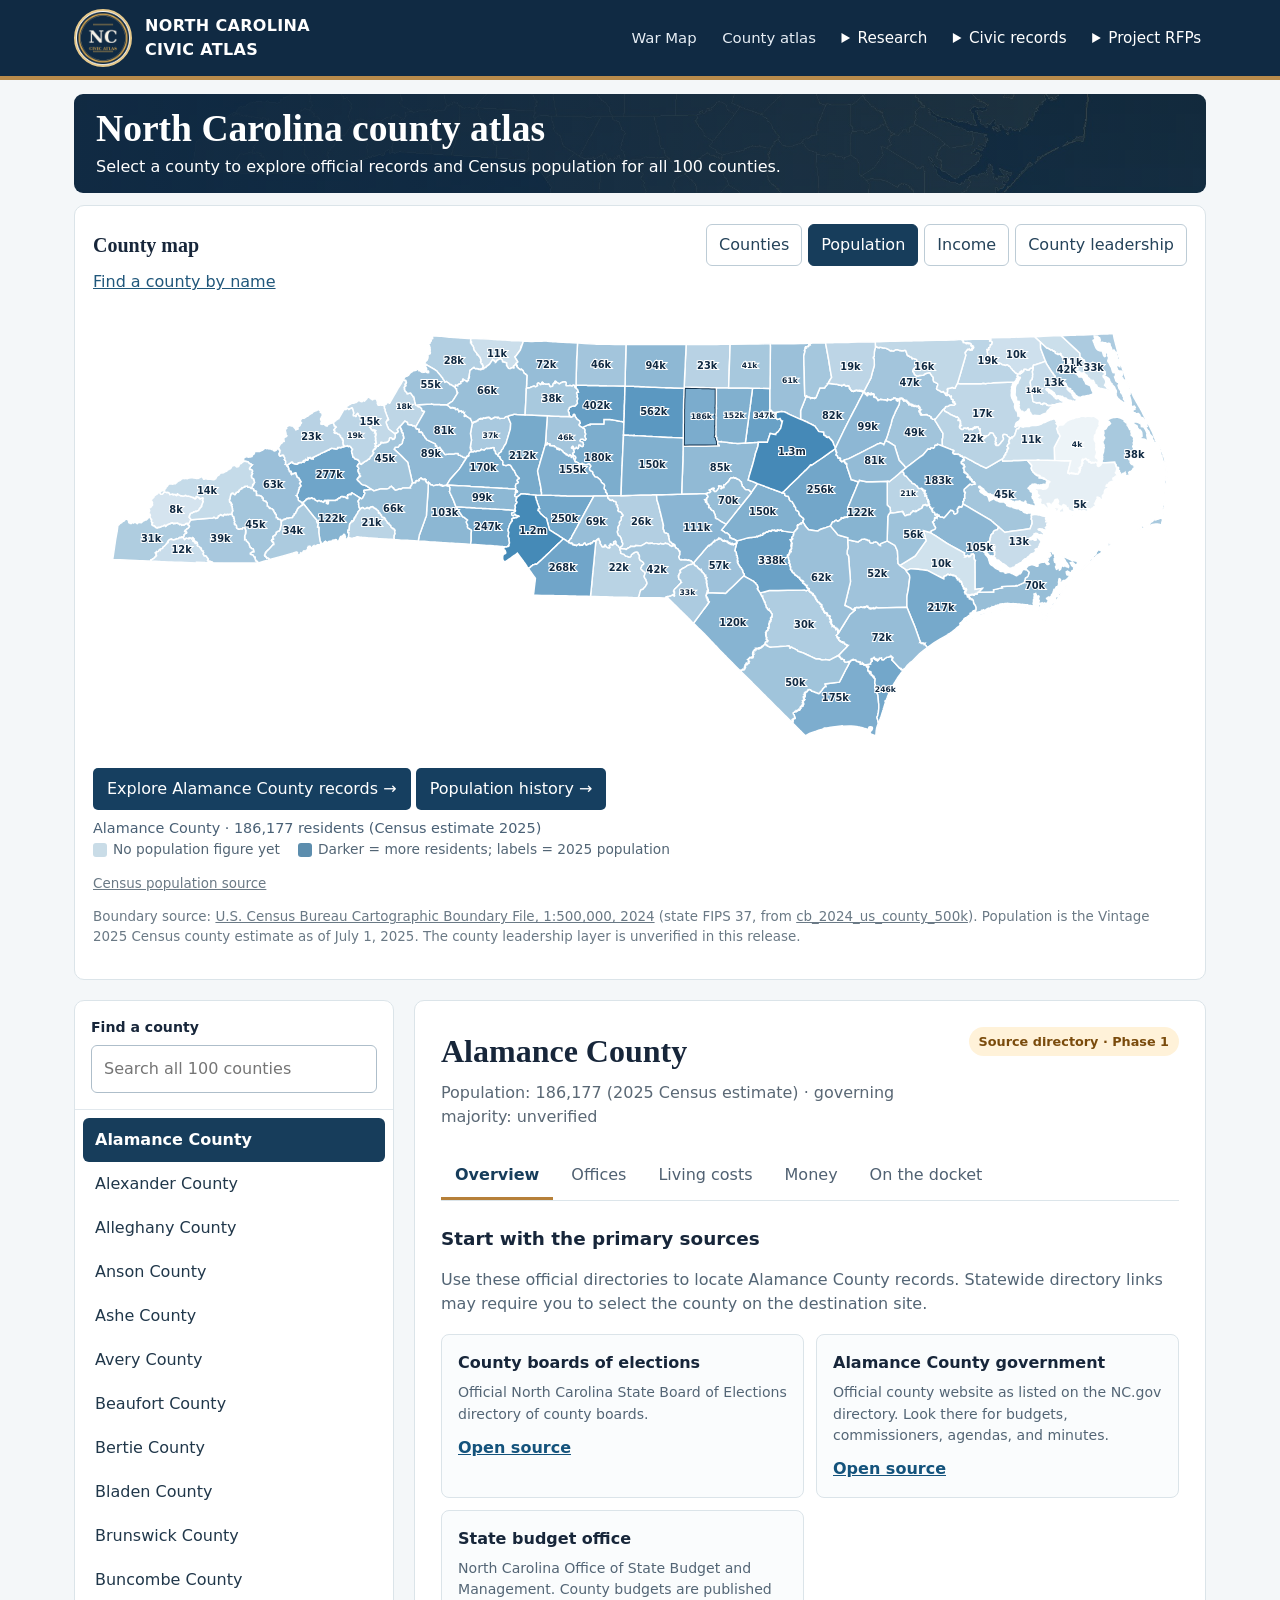
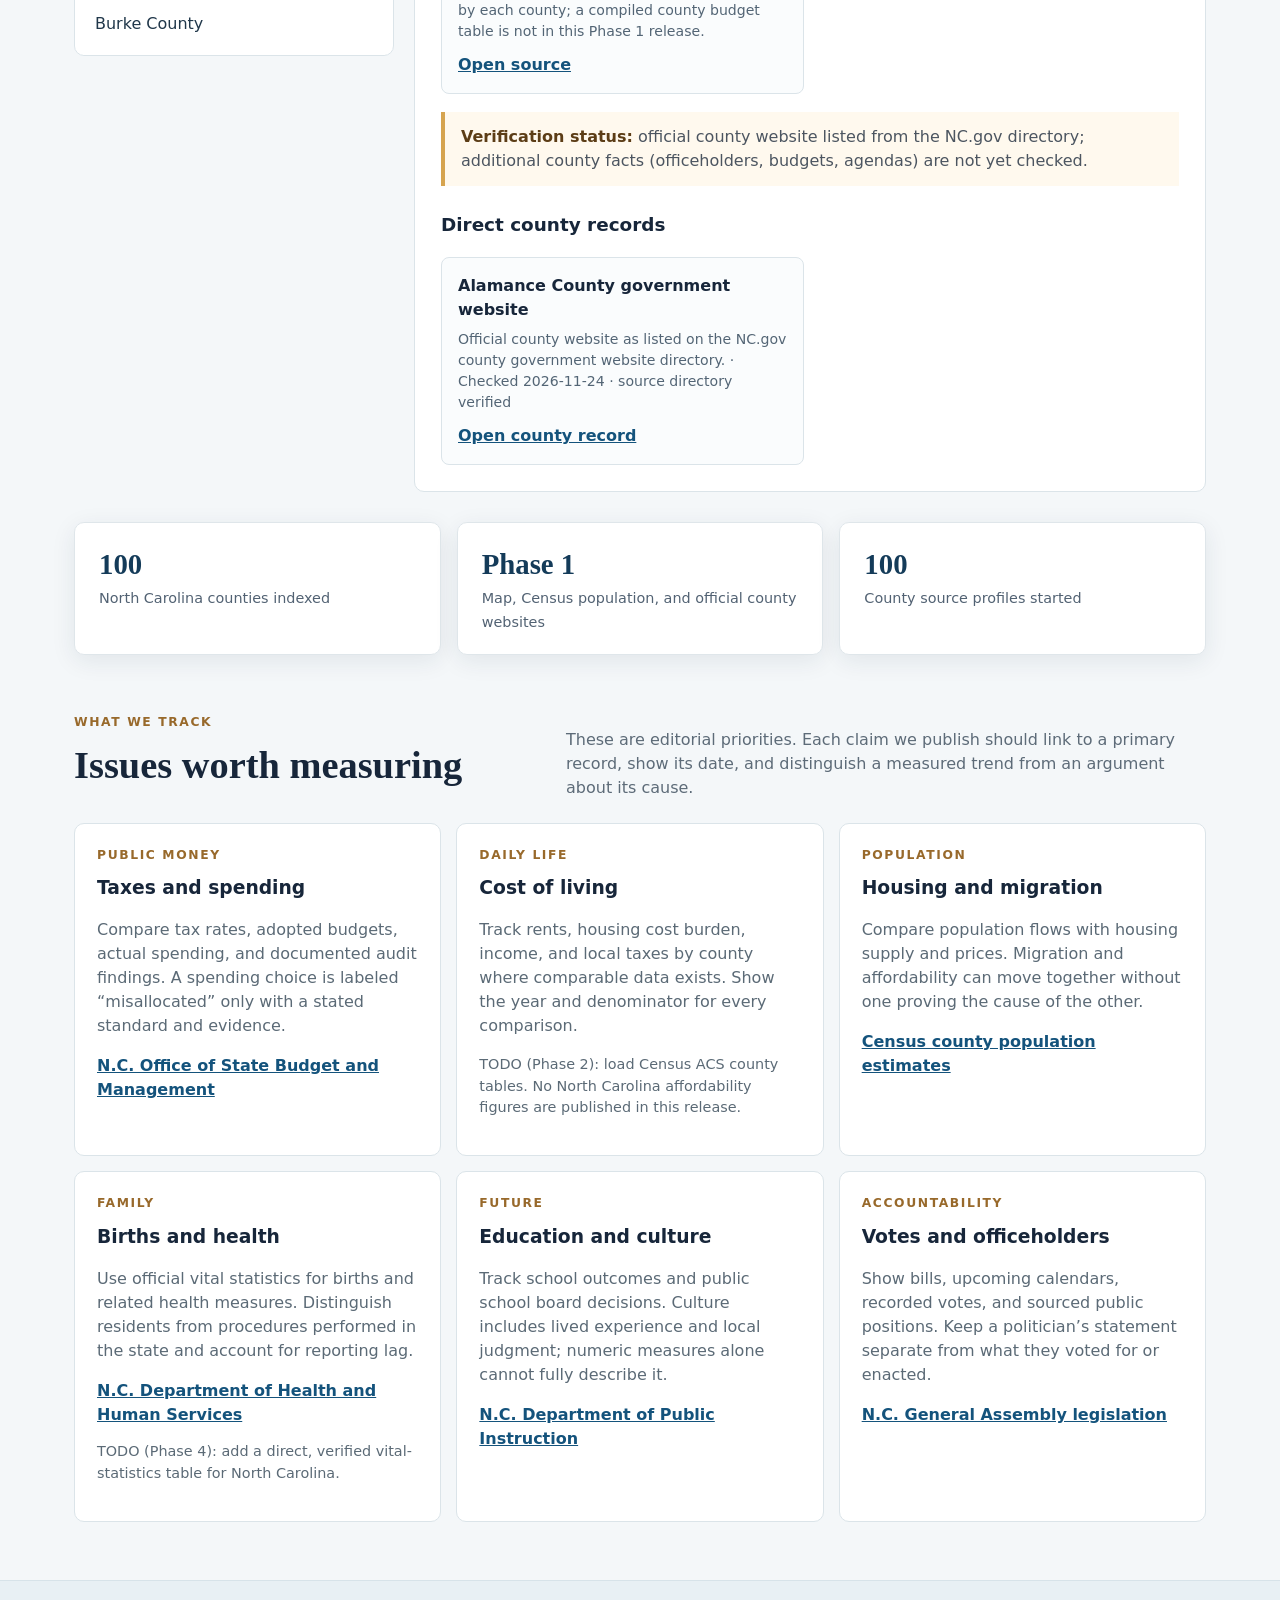
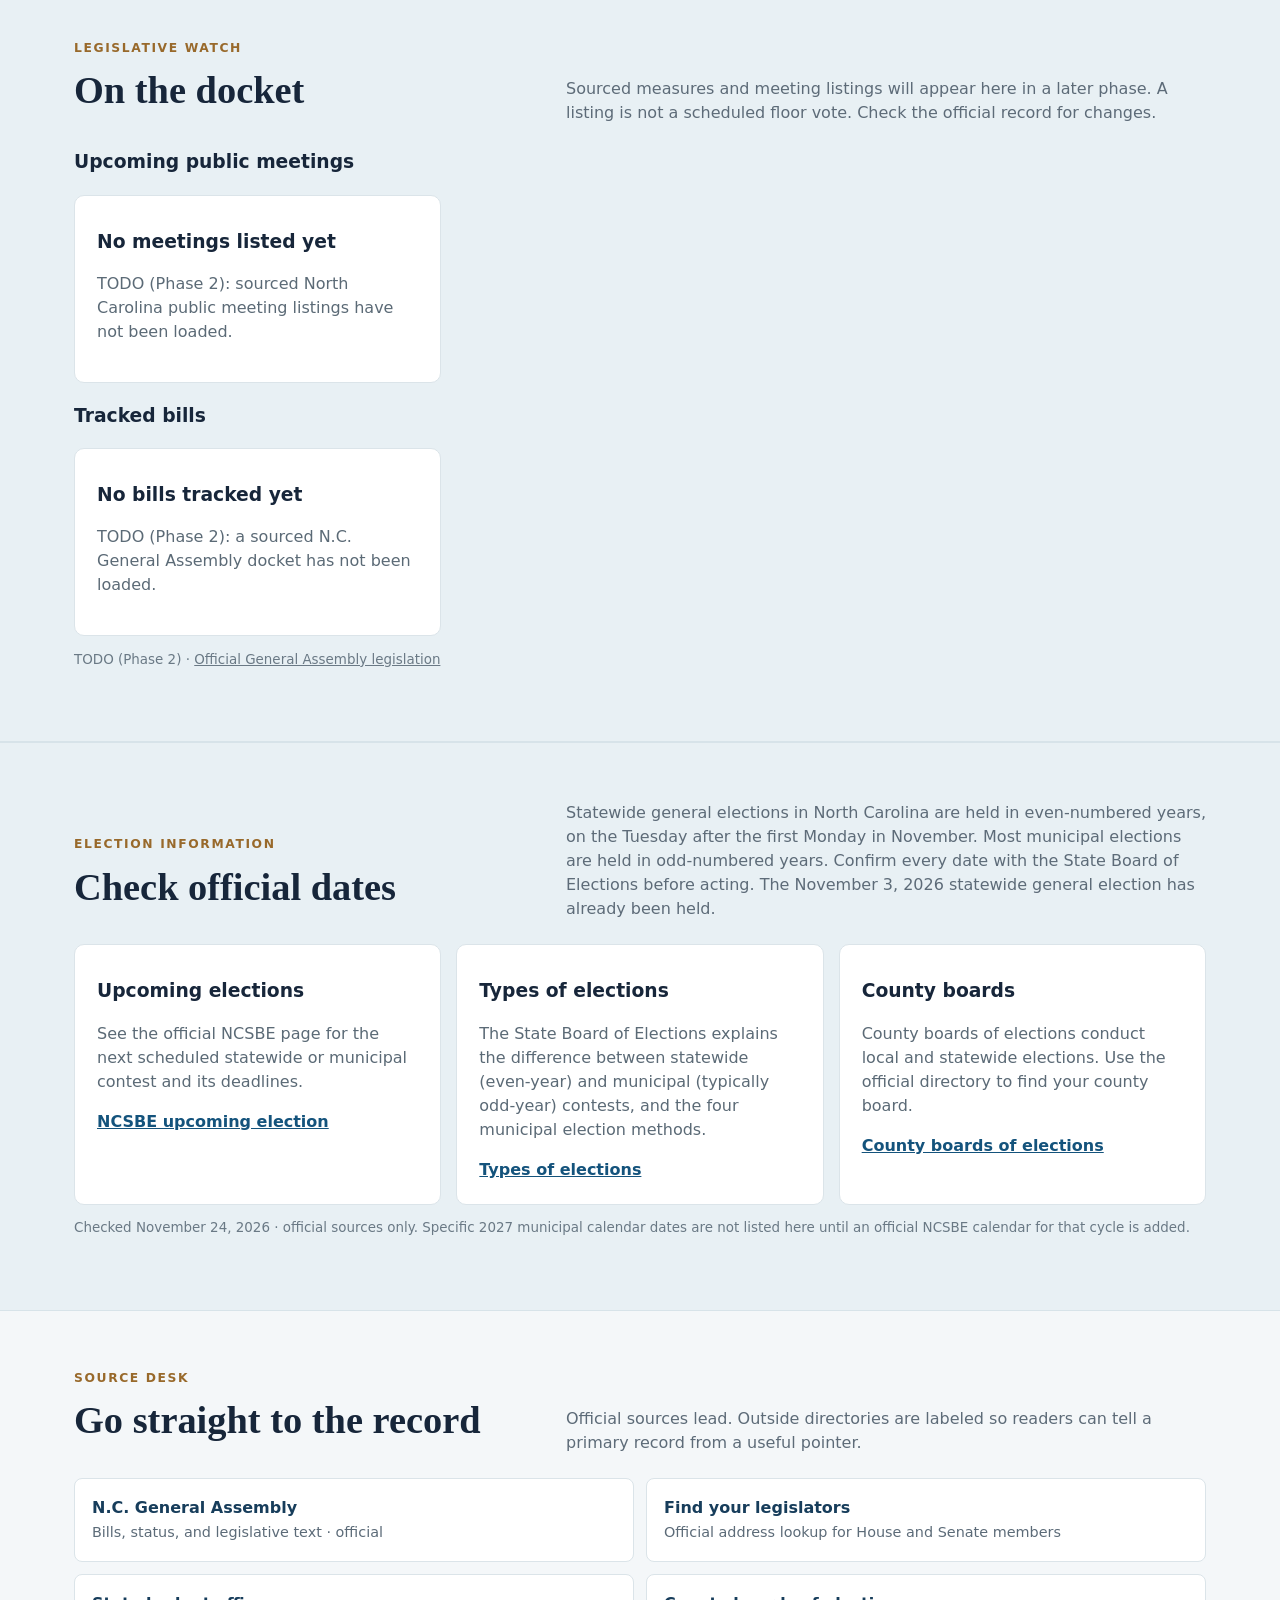
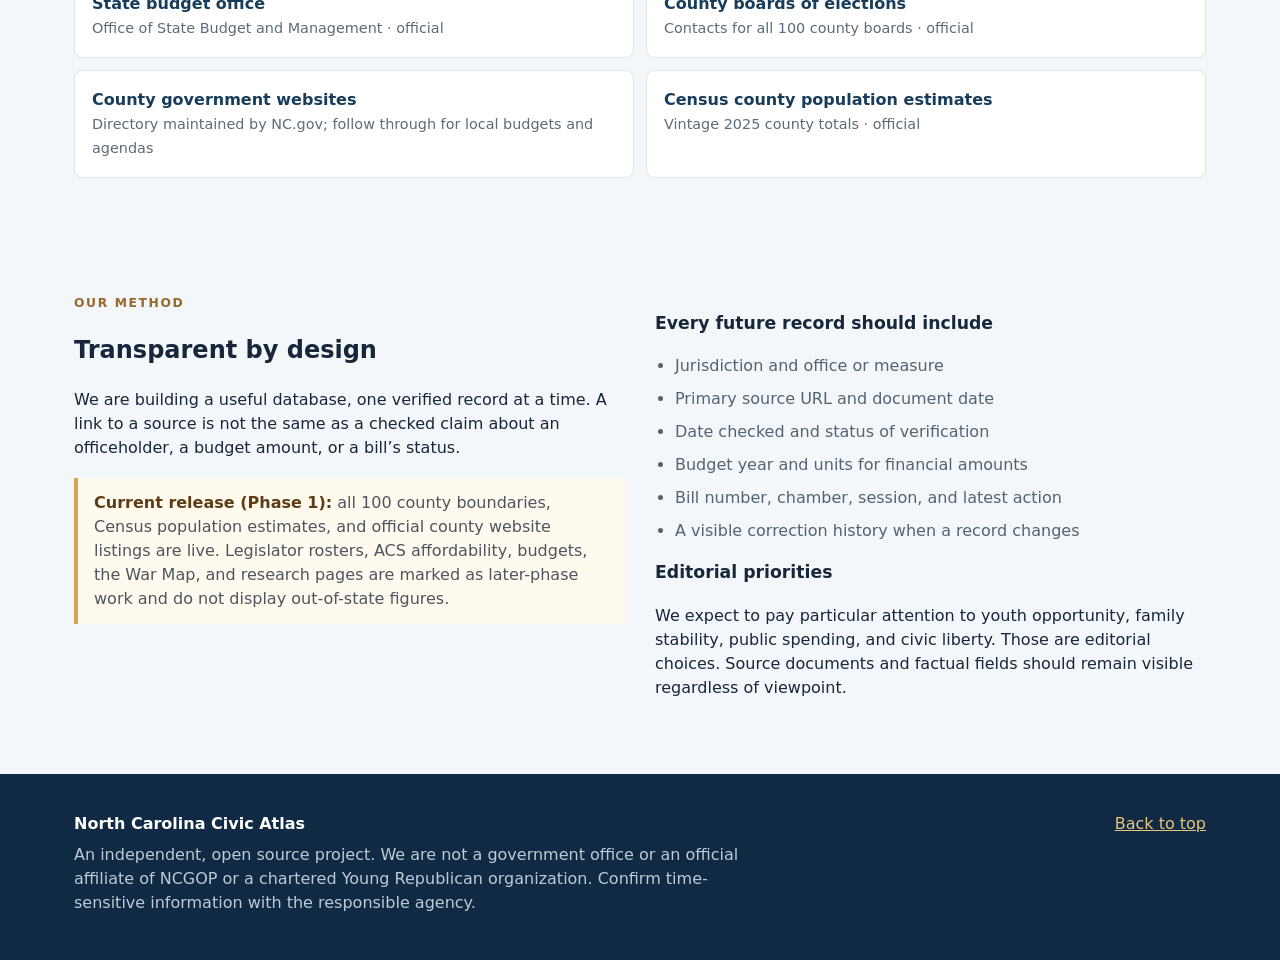
==== index.html @ 20c7d552 "Initial Phase 1 port of the civic atlas to North Carolina. Add a 100-county Census cartographic map," ====
<!doctype html>
<html lang="en">
<head>
  <meta charset="utf-8">
  <meta name="viewport" content="width=device-width, initial-scale=1">
  <meta name="description" content="A county-by-county guide to North Carolina elections, public offices, budgets, and legislation.">
  <title>North Carolina Civic Atlas</title>
  <link rel="icon" type="image/png" href="assets/nc-badge.png">
  <link rel="stylesheet" href="atlas-navigation.css">
  <link rel="stylesheet" href="atlas-app.css">
  <script src="site-config.js"></script>
</head>
<body>
  <a class="skip-link" href="#county-search">Skip to county search</a>
  <header class="top">
    <div class="wrap">
      <a class="brand" href="#top">
        <img class="brand-badge" data-site-badge src="assets/nc-badge.png" alt="">
        <span data-site-brand-label>NORTH CAROLINA<br>CIVIC ATLAS</span>
      </a>
      <nav aria-label="Main navigation" class="site-nav">
        <a href="war_map/">War Map</a>
        <a href="#counties">County atlas</a>
        <details>
          <summary>Research</summary>
          <div>
            <a href="ppc-funding.html">Partnerships funding</a>
            <a href="#issues">Issue priorities</a>
            <a href="public-health.html">Public health</a>
            <a href="demographics.html">County demographics</a>
            <a href="trends.html">State trends</a>
            <a href="history.html">Historical spending</a>
            <a href="governors.html">Spending by governor</a>
            <a href="american-history.html">American history</a>
          </div>
        </details>
        <details>
          <summary>Civic records</summary>
          <div>
            <a href="war_map/">North Carolina War Map</a>
            <a href="#docket">Legislative docket</a>
            <a href="#elections">Election dates</a>
            <a href="#sources">Source directory</a>
            <a href="#method">Research method</a>
          </div>
        </details>
        <details>
          <summary>Project RFPs</summary>
          <div>
            <a href="rfp.html">Daily sourdough at home</a>
            <a href="rfp-battery.html">Household battery buffering</a>
          </div>
        </details>
      </nav>
    </div>
  </header>
  <main id="top">
    <section id="counties">
      <div class="wrap">
        <div class="atlas-banner">
          <h1>North Carolina county atlas</h1>
          <p>Select a county to explore official records and Census population for all 100 counties.</p>
        </div>
        <div class="mapbox">
          <div class="mapbar">
            <h2>County map</h2>
            <div class="mapmodes" role="group" aria-label="Map layer">
              <button type="button" data-mapmode="counties" aria-pressed="false">Counties</button>
              <button type="button" data-mapmode="population" aria-pressed="true">Population</button>
              <button type="button" data-mapmode="income" aria-pressed="false">Income</button>
              <button type="button" data-mapmode="control" aria-pressed="false">County leadership</button>
            </div>
          </div>
          <a href="#county-search" class="map-search-link">Find a county by name</a>
          <div id="nc-map" class="mapcanvas"><p>Loading county boundaries…</p></div>
          <a id="county-drilldown" class="drilldown" href="history.html?county=Alamance#county-spending">Explore Alamance County records →</a>
          <a id="county-history" class="drilldown" href="demographics.html?county=Alamance">Population history →</a>
          <div id="map-status" class="mapstatus">Choose a county on the map or in the list.</div>
          <div id="map-legend" class="maplegend"></div>
          <p id="map-provenance" class="meta"></p>
          <p class="meta">Boundary source: <a href="https://www.census.gov/geographies/mapping-files/time-series/geo/cartographic-boundary.html" target="_blank" rel="noopener noreferrer">U.S. Census Bureau Cartographic Boundary File, 1:500,000, 2024</a> (state FIPS 37, from <a href="https://www2.census.gov/geo/tiger/GENZ2024/shp/cb_2024_us_county_500k.zip" target="_blank" rel="noopener noreferrer">cb_2024_us_county_500k</a>). Population is the Vintage 2025 Census county estimate as of July 1, 2025. The county leadership layer is unverified in this release.</p>
        </div>
        <div class="finder">
          <aside class="sidebar">
            <div class="searchbox">
              <label for="county-search">Find a county</label>
              <input id="county-search" type="search" placeholder="Search all 100 counties" autocomplete="off">
            </div>
            <div id="county-list" class="county-list" role="list"></div>
          </aside>
          <article class="panel" aria-live="polite">
            <div class="county-top">
              <div>
                <h3 id="county-title" tabindex="-1">Alamance County</h3>
                <p id="county-subtitle">North Carolina county profile</p>
              </div>
              <span class="pill">Source directory · Phase 1</span>
            </div>
            <div class="tabs" role="tablist" aria-label="County information">
              <button type="button" role="tab" aria-selected="true" data-tab="overview">Overview</button>
              <button type="button" role="tab" aria-selected="false" data-tab="offices">Offices</button>
              <button type="button" role="tab" aria-selected="false" data-tab="living">Living costs</button>
              <button type="button" role="tab" aria-selected="false" data-tab="money">Money</button>
              <button type="button" role="tab" aria-selected="false" data-tab="docket">On the docket</button>
            </div>
            <div id="county-detail" class="tabpanel" role="tabpanel"></div>
          </article>
        </div>
      </div>
    </section>

    <div class="wrap stats" aria-label="Project status">
      <div class="stat"><strong>100</strong><span>North Carolina counties indexed</span></div>
      <div class="stat"><strong>Phase 1</strong><span>Map, Census population, and official county websites</span></div>
      <div class="stat"><strong id="source-county-count">100</strong><span>County source profiles started</span></div>
    </div>

    <section id="issues">
      <div class="wrap">
        <div class="section-head">
          <div>
            <div class="kicker">What we track</div>
            <h2>Issues worth measuring</h2>
          </div>
          <p>These are editorial priorities. Each claim we publish should link to a primary record, show its date, and distinguish a measured trend from an argument about its cause.</p>
        </div>
        <div class="three">
          <div class="card">
            <div class="kicker">Public money</div>
            <h3>Taxes and spending</h3>
            <p>Compare tax rates, adopted budgets, actual spending, and documented audit findings. A spending choice is labeled “misallocated” only with a stated standard and evidence.</p>
            <a href="https://www.osbm.nc.gov/budget" target="_blank" rel="noopener noreferrer">N.C. Office of State Budget and Management</a>
          </div>
          <div class="card">
            <div class="kicker">Daily life</div>
            <h3>Cost of living</h3>
            <p>Track rents, housing cost burden, income, and local taxes by county where comparable data exists. Show the year and denominator for every comparison.</p>
            <p class="phase-note">TODO (Phase 2): load Census ACS county tables. No North Carolina affordability figures are published in this release.</p>
          </div>
          <div class="card">
            <div class="kicker">Population</div>
            <h3>Housing and migration</h3>
            <p>Compare population flows with housing supply and prices. Migration and affordability can move together without one proving the cause of the other.</p>
            <a href="https://www.census.gov/data/datasets/time-series/demo/popest/2020s-counties-total.html" target="_blank" rel="noopener noreferrer">Census county population estimates</a>
          </div>
          <div class="card">
            <div class="kicker">Family</div>
            <h3>Births and health</h3>
            <p>Use official vital statistics for births and related health measures. Distinguish residents from procedures performed in the state and account for reporting lag.</p>
            <a href="https://www.ncdhhs.gov/" target="_blank" rel="noopener noreferrer">N.C. Department of Health and Human Services</a>
            <p class="phase-note">TODO (Phase 4): add a direct, verified vital-statistics table for North Carolina.</p>
          </div>
          <div class="card">
            <div class="kicker">Future</div>
            <h3>Education and culture</h3>
            <p>Track school outcomes and public school board decisions. Culture includes lived experience and local judgment; numeric measures alone cannot fully describe it.</p>
            <a href="https://www.dpi.nc.gov/" target="_blank" rel="noopener noreferrer">N.C. Department of Public Instruction</a>
          </div>
          <div class="card">
            <div class="kicker">Accountability</div>
            <h3>Votes and officeholders</h3>
            <p>Show bills, upcoming calendars, recorded votes, and sourced public positions. Keep a politician’s statement separate from what they voted for or enacted.</p>
            <a href="https://www.ncleg.gov/Legislation" target="_blank" rel="noopener noreferrer">N.C. General Assembly legislation</a>
          </div>
        </div>
      </div>
    </section>

    <section class="band" id="docket">
      <div class="wrap">
        <div class="section-head">
          <div>
            <div class="kicker">Legislative watch</div>
            <h2>On the docket</h2>
          </div>
          <p>Sourced measures and meeting listings will appear here in a later phase. A listing is not a scheduled floor vote. Check the official record for changes.</p>
        </div>
        <h3>Upcoming public meetings</h3>
        <div class="three" id="meeting-list"><div class="card"><h3>Loading meetings…</h3></div></div>
        <h3>Tracked bills</h3>
        <div class="three" id="docket-list"><div class="card"><h3>Loading checked measures…</h3></div></div>
        <p class="meta" id="docket-asof">TODO (Phase 2) · <a href="https://www.ncleg.gov/Legislation" target="_blank" rel="noopener noreferrer">Official General Assembly legislation</a></p>
      </div>
    </section>

    <section class="band" id="elections">
      <div class="wrap">
        <div class="section-head">
          <div>
            <div class="kicker">Election information</div>
            <h2>Check official dates</h2>
          </div>
          <p>Statewide general elections in North Carolina are held in even-numbered years, on the Tuesday after the first Monday in November. Most municipal elections are held in odd-numbered years. Confirm every date with the State Board of Elections before acting. The November 3, 2026 statewide general election has already been held.</p>
        </div>
        <div class="three">
          <div class="card">
            <h3>Upcoming elections</h3>
            <p>See the official NCSBE page for the next scheduled statewide or municipal contest and its deadlines.</p>
            <a href="https://www.ncsbe.gov/voting/upcoming-election" target="_blank" rel="noopener noreferrer">NCSBE upcoming election</a>
          </div>
          <div class="card">
            <h3>Types of elections</h3>
            <p>The State Board of Elections explains the difference between statewide (even-year) and municipal (typically odd-year) contests, and the four municipal election methods.</p>
            <a href="https://www.ncsbe.gov/about-elections/types-elections" target="_blank" rel="noopener noreferrer">Types of elections</a>
          </div>
          <div class="card">
            <h3>County boards</h3>
            <p>County boards of elections conduct local and statewide elections. Use the official directory to find your county board.</p>
            <a href="https://www.ncsbe.gov/about-elections/county-boards-elections" target="_blank" rel="noopener noreferrer">County boards of elections</a>
          </div>
        </div>
        <p class="meta">Checked November 24, 2026 · official sources only. Specific 2027 municipal calendar dates are not listed here until an official NCSBE calendar for that cycle is added.</p>
      </div>
    </section>

    <section id="sources">
      <div class="wrap">
        <div class="section-head">
          <div>
            <div class="kicker">Source desk</div>
            <h2>Go straight to the record</h2>
          </div>
          <p>Official sources lead. Outside directories are labeled so readers can tell a primary record from a useful pointer.</p>
        </div>
        <div class="link-list">
          <a href="https://www.ncleg.gov/Legislation" target="_blank" rel="noopener noreferrer"><strong>N.C. General Assembly</strong><span>Bills, status, and legislative text · official</span></a>
          <a href="https://www.ncleg.gov/FindYourLegislators" target="_blank" rel="noopener noreferrer"><strong>Find your legislators</strong><span>Official address lookup for House and Senate members</span></a>
          <a href="https://www.osbm.nc.gov/budget" target="_blank" rel="noopener noreferrer"><strong>State budget office</strong><span>Office of State Budget and Management · official</span></a>
          <a href="https://www.ncsbe.gov/about-elections/county-boards-elections" target="_blank" rel="noopener noreferrer"><strong>County boards of elections</strong><span>Contacts for all 100 county boards · official</span></a>
          <a href="https://www.nc.gov/your-government/county-government-websites" target="_blank" rel="noopener noreferrer"><strong>County government websites</strong><span>Directory maintained by NC.gov; follow through for local budgets and agendas</span></a>
          <a href="https://www.census.gov/data/datasets/time-series/demo/popest/2020s-counties-total.html" target="_blank" rel="noopener noreferrer"><strong>Census county population estimates</strong><span>Vintage 2025 county totals · official</span></a>
        </div>
      </div>
    </section>

    <section id="method">
      <div class="wrap method">
        <div>
          <div class="kicker">Our method</div>
          <h2>Transparent by design</h2>
          <p>We are building a useful database, one verified record at a time. A link to a source is not the same as a checked claim about an officeholder, a budget amount, or a bill’s status.</p>
          <div class="note"><strong>Current release (Phase 1):</strong> all 100 county boundaries, Census population estimates, and official county website listings are live. Legislator rosters, ACS affordability, budgets, the War Map, and research pages are marked as later-phase work and do not display out-of-state figures.</div>
        </div>
        <div>
          <h3>Every future record should include</h3>
          <ul>
            <li>Jurisdiction and office or measure</li>
            <li>Primary source URL and document date</li>
            <li>Date checked and status of verification</li>
            <li>Budget year and units for financial amounts</li>
            <li>Bill number, chamber, session, and latest action</li>
            <li>A visible correction history when a record changes</li>
          </ul>
          <h3>Editorial priorities</h3>
          <p>We expect to pay particular attention to youth opportunity, family stability, public spending, and civic liberty. Those are editorial choices. Source documents and factual fields should remain visible regardless of viewpoint.</p>
        </div>
      </div>
    </section>
  </main>
  <footer class="footer">
    <div class="wrap">
      <div>
        <strong data-site-name>North Carolina Civic Atlas</strong>
        <p data-site-disclaimer>An independent, open source project. We are not a government office or an official affiliate of NCGOP or a chartered Young Republican organization. Confirm time-sensitive information with the responsible agency.</p>
      </div>
      <div><a href="#top">Back to top</a></div>
    </div>
  </footer>
  <script src="site-chrome.js"></script>
  <script src="county-index.js"></script>
  <script src="index-app.js"></script>
</body>
</html>
---- atlas-navigation.css ----
.atlas-explore {
  margin: 2.5rem auto 0;
  padding: 1.25rem clamp(1rem, 4vw, 3rem);
  max-width: 70rem;
  border-top: 2px solid #aa824b;
  color: #17334a;
  background: #eef2f3;
  font: 1rem/1.5 system-ui, sans-serif;
}
.atlas-explore h2 {font: bold 1.4rem/1.25 Georgia, serif; margin: 0 0 .75rem}
.atlas-explore ul {display: flex; flex-wrap: wrap; gap: .25rem 1.5rem; margin: 0; padding: 0; list-style: none}
.atlas-explore li {margin: 0}
.atlas-explore a {display: inline-block; color: #174e6b; padding: .4rem 0; text-underline-offset: .15em}
.atlas-explore a:focus-visible {outline: 3px solid #9e640e; outline-offset: 2px}
@media print {.atlas-explore {display: none}}
.skip-link{position:absolute;left:1rem;top:-8rem;z-index:9;background:#fff;color:#173950;padding:.65rem;font:1rem system-ui,sans-serif}.skip-link:focus{top:.5rem}
---- atlas-app.css ----
:root{font-family:Inter,ui-sans-serif,system-ui,-apple-system,Segoe UI,sans-serif;color:#17263a;background:#f4f7f9;font-size:16px;line-height:1.5}
    *{box-sizing:border-box}html{scroll-behavior:smooth}body{margin:0}a{color:inherit}button,input{font:inherit}button{cursor:pointer}a:focus-visible,button:focus-visible,input:focus-visible{outline:3px solid #d99a2b;outline-offset:3px}
    .wrap{max-width:1180px;margin:auto;padding:0 24px}.top{background:#102a43;color:#fff;border-bottom:4px solid #b98b4b}.top .wrap{min-height:76px;display:flex;align-items:center;justify-content:space-between;gap:24px}.brand{display:flex;align-items:center;gap:13px;text-decoration:none;font-weight:800;letter-spacing:.02em}.brand-badge{display:block;width:58px;height:58px;border-radius:50%;object-fit:cover;background:#fff;border:2px solid #e5c88b}.top nav{display:flex;gap:24px;flex-wrap:wrap}.top nav a{font-size:.93rem;text-decoration:none;color:#e7eef5}.top nav a:hover{text-decoration:underline}
    .hero{background:linear-gradient(100deg,rgba(12,35,57,.96) 0%,rgba(14,45,71,.90) 46%,rgba(14,45,71,.52) 100%),url('assets/nc-banner.jpg') center/cover no-repeat;color:#fff;padding:76px 0 69px}.eyebrow{text-transform:uppercase;letter-spacing:.15em;color:#e9c47c;font-weight:800;font-size:.78rem}.hero h1{font-family:Georgia,serif;font-size:clamp(2.6rem,5.5vw,5rem);line-height:1.08;letter-spacing:-.035em;max-width:850px;margin:16px 0 20px}.hero p{max-width:730px;font-size:1.13rem;color:#e1eaf1}.hero-actions{display:flex;gap:12px;flex-wrap:wrap;margin-top:30px}.btn{display:inline-block;border-radius:8px;padding:12px 18px;text-decoration:none;font-weight:750;border:1px solid #c8d6df;background:#fff;color:#183552}.btn.gold{background:#d7a64f;border-color:#d7a64f;color:#152738}.btn.ghost{background:transparent;color:#fff;border-color:#abc1d1}.btn:hover{filter:brightness(.95)}
    .stats{display:grid;grid-template-columns:repeat(3,1fr);gap:16px;margin-top:-28px;position:relative}.stat{background:#fff;padding:20px 24px;border-radius:10px;box-shadow:0 6px 24px #19334b16;border:1px solid #dfE6ea}.stat strong{display:block;font-family:Georgia,serif;font-size:1.8rem;color:#143b59}.stat span{font-size:.9rem;color:#526273}
    section{padding:58px 0}.section-head{display:flex;justify-content:space-between;align-items:end;gap:18px;margin-bottom:23px}.section-head h2{font-family:Georgia,serif;font-size:clamp(1.8rem,3vw,2.6rem);margin:5px 0}.section-head p{margin:0;color:#5d6b78;max-width:640px}.kicker{font-size:.77rem;text-transform:uppercase;letter-spacing:.13em;color:#98692b;font-weight:800}
    .finder{display:grid;grid-template-columns:minmax(230px,320px) minmax(0,1fr);gap:20px;align-items:start}.sidebar,.panel,.card{background:#fff;border:1px solid #dbe4e9;border-radius:10px}.sidebar{overflow:hidden;position:sticky;top:15px}.searchbox{padding:16px;border-bottom:1px solid #e1e8ed}.searchbox label{display:block;font-weight:750;font-size:.88rem;margin-bottom:7px}.searchbox input{width:100%;padding:11px 12px;border:1px solid #aebeca;border-radius:6px;background:#fff;color:#17263a}.county-list{max-height:545px;overflow:auto;padding:8px}.county-list button{display:flex;width:100%;align-items:center;justify-content:space-between;border:0;background:#fff;text-align:left;padding:10px 12px;color:#20374a;border-radius:6px}.county-list button:hover{background:#edf4f8}.county-list button[aria-current="true"]{background:#173d5b;color:#fff;font-weight:750}.county-list small{opacity:.7}.empty{padding:10px 12px;color:#6a7882}
    .panel{padding:26px}.county-top{display:flex;justify-content:space-between;gap:20px;align-items:start}.county-top h3{font-family:Georgia,serif;font-size:2rem;margin:0}.county-top p{margin:6px 0 0;color:#5a6875}.pill{display:inline-block;border-radius:100px;padding:5px 10px;background:#fff2d9;color:#7a4b0c;font-size:.8rem;font-weight:750;white-space:nowrap}.tabs{display:flex;gap:4px;overflow:auto;border-bottom:1px solid #dce5ea;margin:24px 0}.tabs button{border:0;background:transparent;padding:10px 14px;color:#506172;white-space:nowrap;border-bottom:3px solid transparent}.tabs button[aria-selected="true"]{border-color:#b68039;color:#173d5b;font-weight:800}.tabpanel h4{margin:0 0 8px;font-size:1.15rem}.tabpanel p{color:#536575}.source-grid{display:grid;grid-template-columns:repeat(2,minmax(0,1fr));gap:12px;margin-top:18px}.source-card{padding:16px;border:1px solid #dbe4e9;border-radius:8px;background:#fafcfd}.source-card strong{display:block}.source-card p{font-size:.88rem;margin:7px 0 11px}.source-card a{color:#14537c;font-weight:750}.note{border-left:4px solid #d6a44f;background:#fff9ee;padding:13px 16px;color:#4c5560;margin-top:18px}.note strong{color:#5c3d16}.meta{color:#6a7985;font-size:.84rem}
    .band{background:#e8f0f4;border-top:1px solid #d7e3e9;border-bottom:1px solid #d7e3e9}.three{display:grid;grid-template-columns:repeat(3,1fr);gap:15px}.card{padding:22px}.card .number{font-family:Georgia,serif;font-size:1.65rem;color:#173d5b}.card h3{margin:10px 0 7px}.card p{color:#5b6a76}.card a{color:#14537c;font-weight:750}.link-list{display:grid;grid-template-columns:repeat(2,1fr);gap:12px}.link-list a{display:block;background:white;border:1px solid #dbe4e9;border-radius:8px;padding:17px;text-decoration:none}.link-list a:hover{border-color:#7395aa}.link-list strong{display:block;color:#173d5b}.link-list span{color:#5c6b78;font-size:.9rem}
    .method{display:grid;grid-template-columns:1fr 1fr;gap:30px}.method h3{font-size:1.08rem}.method ul{padding-left:20px;color:#526372}.method li{margin:9px 0}.footer{background:#102a43;color:#cfdee7;padding:38px 0}.footer .wrap{display:flex;justify-content:space-between;gap:24px;flex-wrap:wrap}.footer strong{color:white}.footer p{max-width:700px;margin:7px 0;color:#b9ccd8}.footer a{color:#e9c47c}
    .mapbox{background:#fff;border:1px solid #dbe4e9;border-radius:10px;padding:18px;margin-bottom:20px}.mapbar{display:flex;justify-content:space-between;gap:18px;align-items:center;flex-wrap:wrap}.mapbar h3{font-family:Georgia,serif;font-size:1.35rem;margin:0}.mapmodes{display:flex;gap:6px;flex-wrap:wrap}.mapmodes button{border:1px solid #bdccd6;border-radius:6px;background:#fff;padding:8px 12px;color:#25435a}.mapmodes button[aria-pressed="true"]{background:#173d5b;color:#fff;border-color:#173d5b}.mapcanvas{display:grid;place-items:center;min-height:250px;margin:12px 0}.mapcanvas svg{display:block;width:100%;height:auto;max-height:570px}.mapcanvas path{fill:#c9dce7;stroke:#fff;stroke-width:1.35;cursor:pointer;transition:fill .15s}.mapcanvas path:hover,.mapcanvas path:focus{fill:#d7a64f!important;outline:none}.mapcanvas path.selected{stroke:#12334f;stroke-width:3}.mapcanvas .map-label{pointer-events:none;text-anchor:middle;dominant-baseline:middle;font-size:9px;font-weight:800;fill:#102a43;stroke:#fff;stroke-width:2px;paint-order:stroke}.mapcanvas .map-label.small{font-size:7px}.maplegend{display:flex;gap:18px;flex-wrap:wrap;color:#526575;font-size:.86rem}.maplegend span{display:inline-flex;align-items:center;gap:6px}.swatch{width:14px;height:14px;border-radius:3px;background:#c9dce7}.mapstatus{font-size:.9rem;color:#496075}
    @media(max-width:800px){.finder{grid-template-columns:1fr}.sidebar{position:static}.county-list{max-height:220px}.stats,.three{grid-template-columns:1fr}.method,.link-list{grid-template-columns:1fr}.top .wrap{padding-top:12px;padding-bottom:12px;align-items:start;flex-direction:column}.top nav{gap:14px}.source-grid{grid-template-columns:1fr}.county-top{flex-direction:column}}
  #counties{padding-top:14px}.atlas-banner{background:linear-gradient(90deg,#102a43f5,#102a4370),url('assets/nc-banner.jpg') center 48%/cover;color:white;padding:14px 22px;border-radius:9px;margin-bottom:12px}.atlas-banner h1{font:700 clamp(1.65rem,4vw,2.35rem)/1.12 Georgia,serif;margin:0}.atlas-banner p{margin:5px 0 0}.mapbar h2{font:700 1.25rem Georgia,serif;margin:0}.drilldown{display:inline-block;background:#163f60;color:white;padding:9px 14px;border-radius:5px;margin:0 0 8px;text-decoration:none}.drilldown:hover{text-decoration:underline}
   .top .site-nav{align-items:center;gap:.25rem 1rem}.site-nav>a,.site-nav summary{display:block;padding:.65rem .3rem;color:white;font-size:.95rem;cursor:pointer}.site-nav details{position:relative}.site-nav summary{display:list-item}.site-nav details>div{position:absolute;right:0;z-index:5;min-width:14rem;padding:.4rem;background:#102a43;border:1px solid #8299a8;box-shadow:0 5px 14px #102a4330}.site-nav details a{display:block;padding:.55rem .7rem}.skip-link{position:absolute;left:1rem;top:-8rem;z-index:9;background:white;color:#173950;padding:.65rem}.skip-link:focus{top:.5rem}.map-search-link{display:inline-block;margin:.25rem 0 .5rem;color:#20577b}.tabs{flex-wrap:wrap}summary:focus-visible{outline:3px solid #d99a2b;outline-offset:2px}@media(max-width:800px){.top .site-nav{width:100%;align-items:start}.site-nav details>div{position:static;min-width:0;border:none;box-shadow:none}.site-nav details[open]{width:100%}}
@media(max-width:800px){.finder,.source-grid,.three,.method,.link-list{grid-template-columns:minmax(0,1fr)}.finder>*,.searchbox,.tabs,.panel,.source-card,.mapbox{min-width:0}.finder input,.finder select{max-width:100%;box-sizing:border-box}.panel,.source-card,.card{overflow-wrap:anywhere}.top .wrap{gap:.2rem}.top .site-nav{gap:.1rem .65rem}.site-nav>a,.site-nav summary{padding:.4rem .1rem}}

.todo{border-left:4px solid #d6a44f;background:#fff9ee;padding:16px 18px;margin:18px 0;color:#4c5560}
.todo strong{color:#5c3d16}
.phase-note{font-size:.9rem;color:#526273}
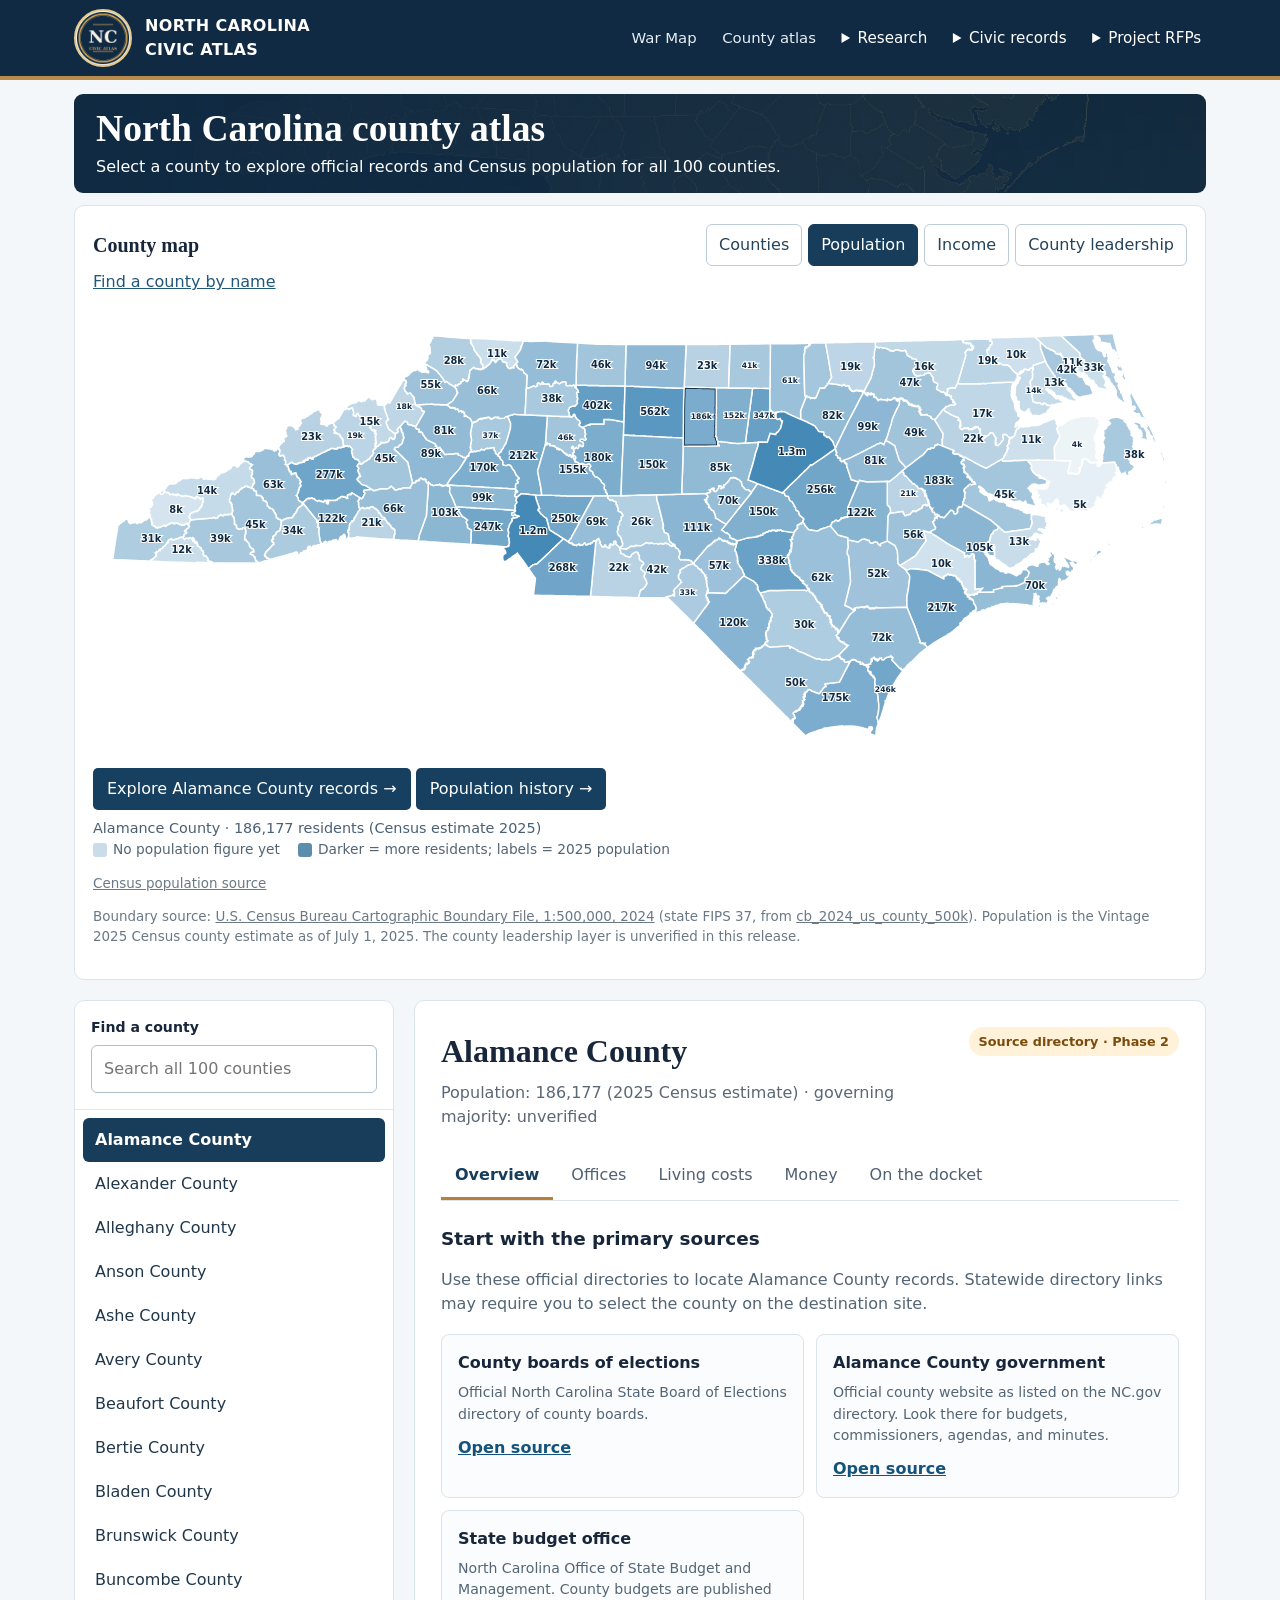
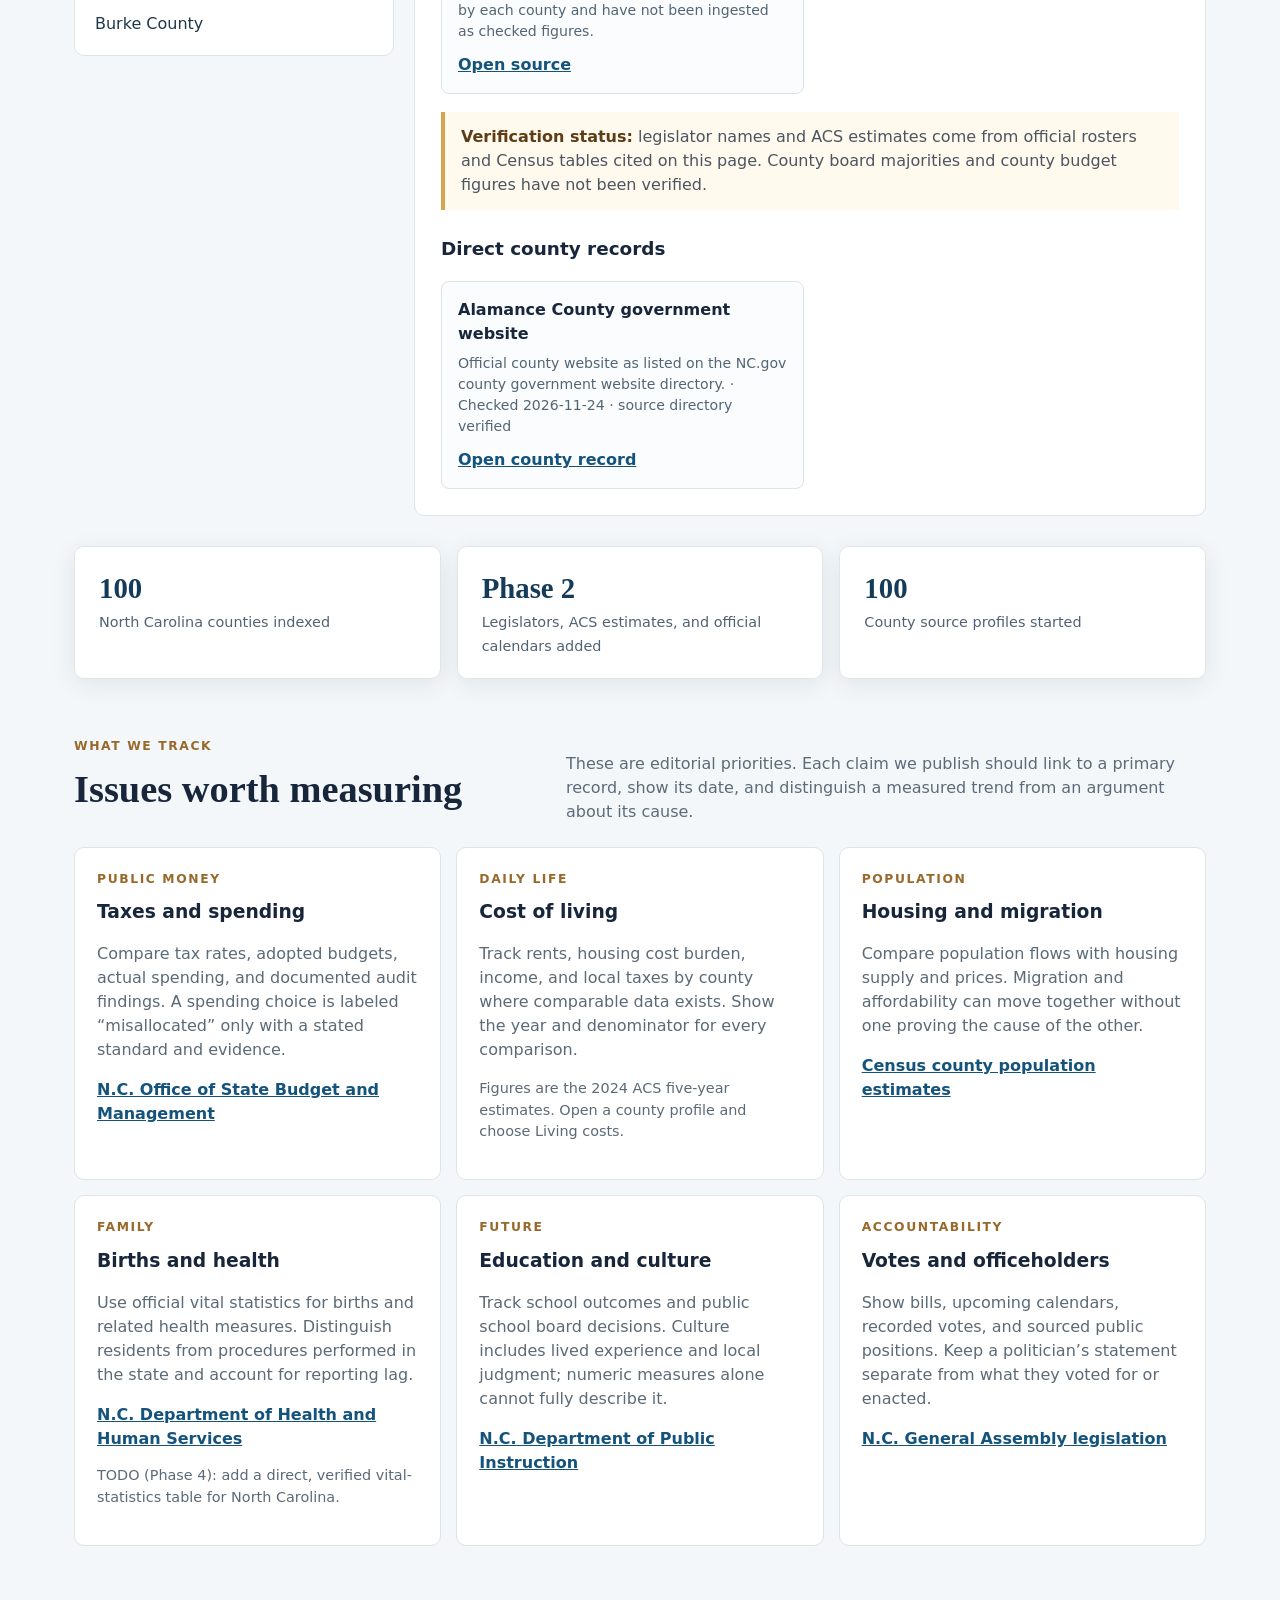
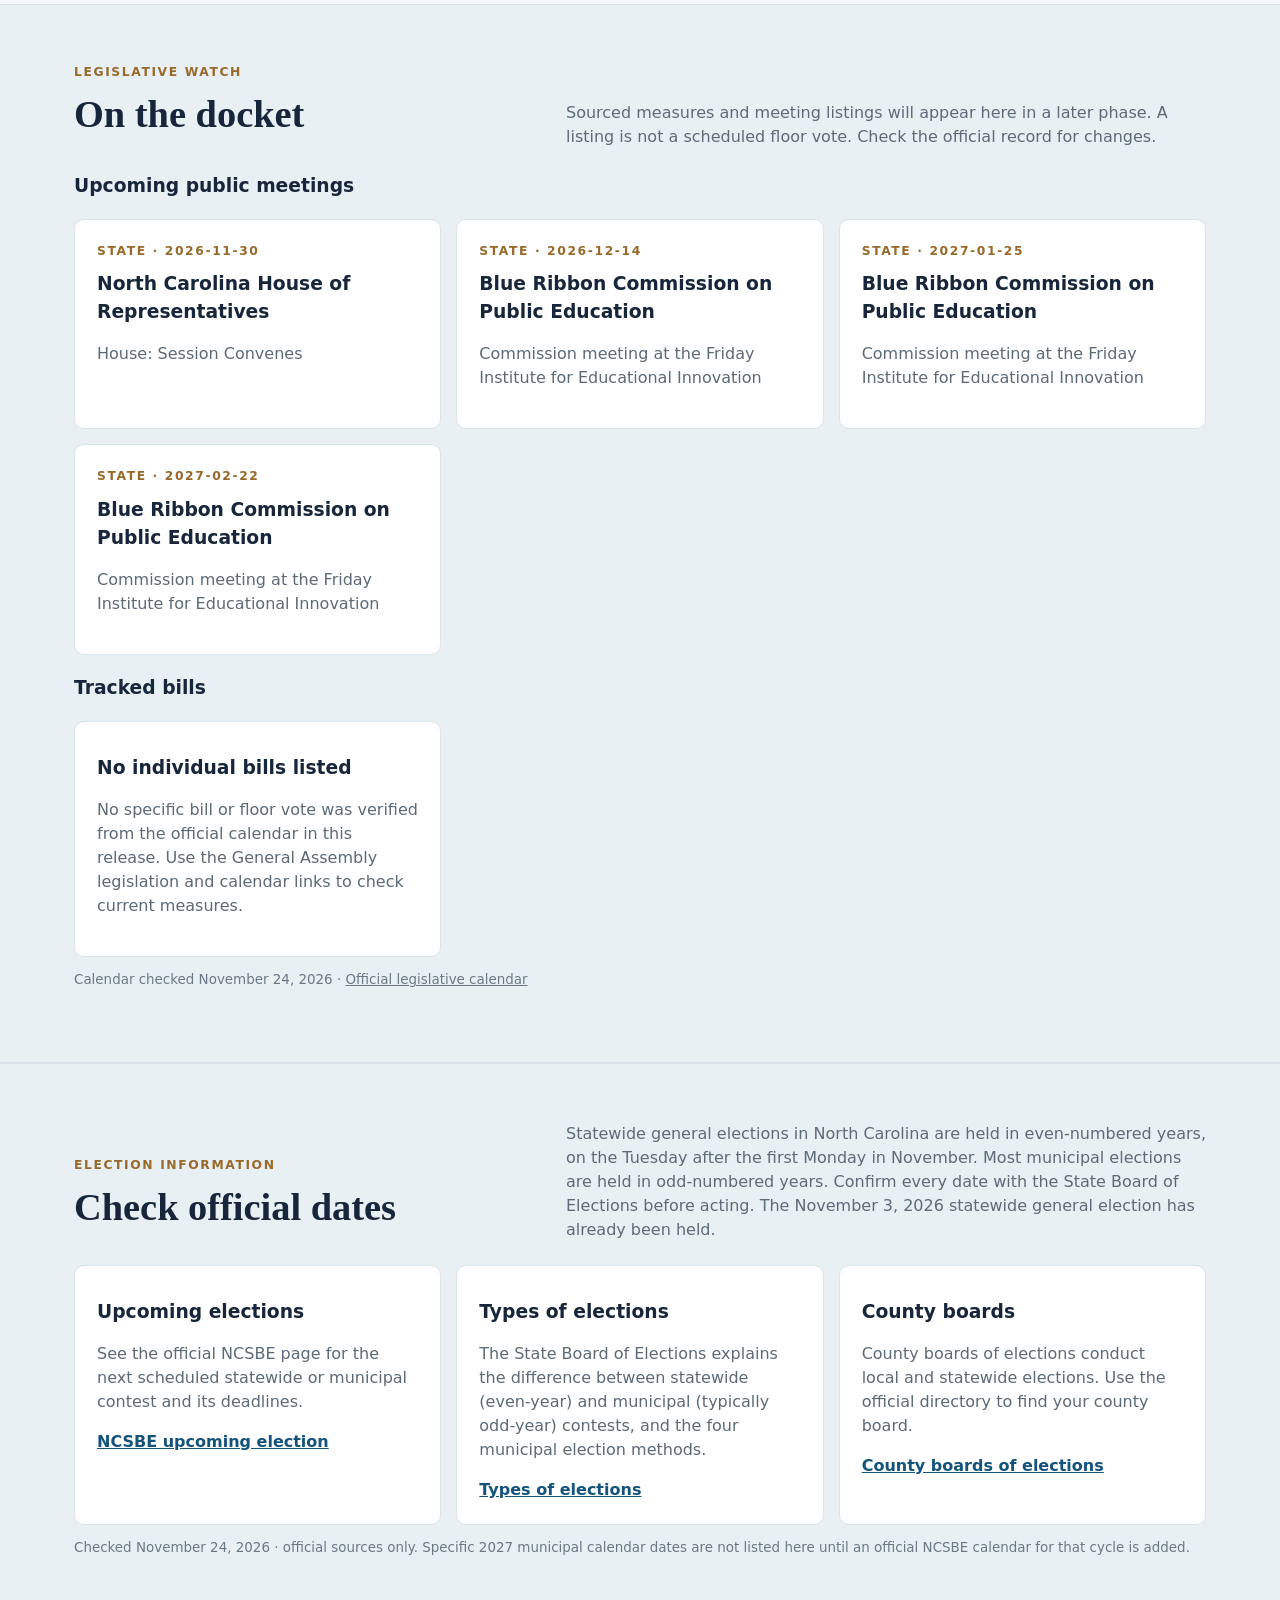
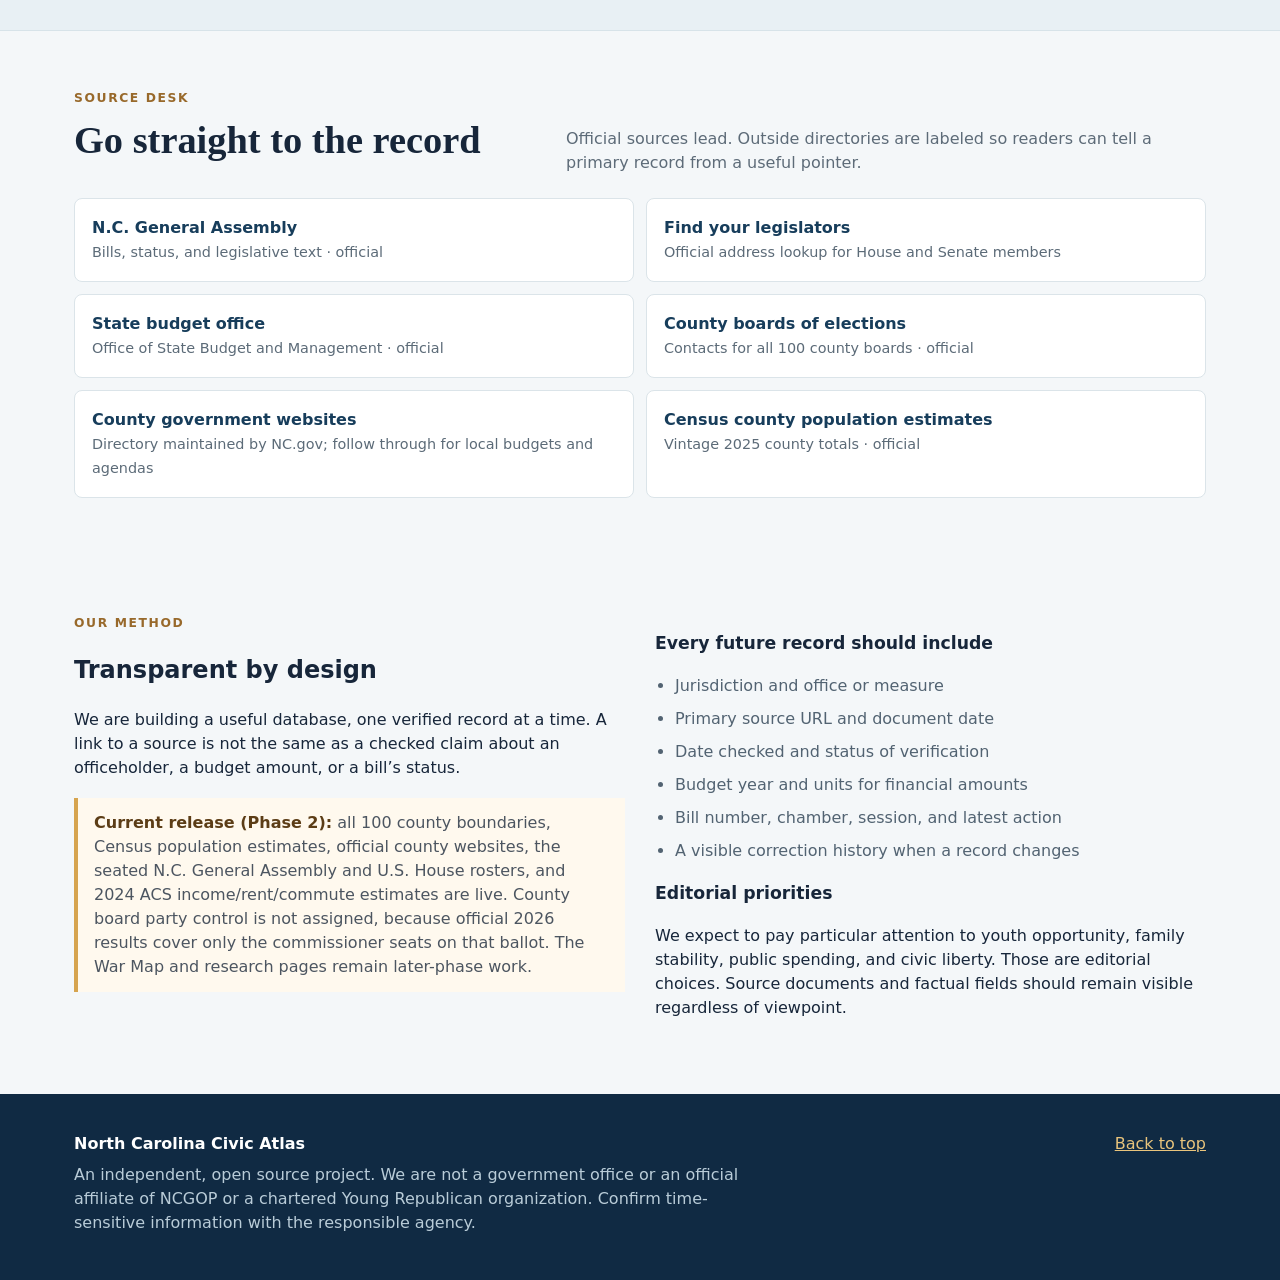
==== commit ddc978f9: "Add Phase 2 legislators, ACS affordability, and official calendars. Load the seated 2025-2026 NCGA r" ====
--- a/index.html
+++ b/index.html
@@ -94,7 +94,7 @@
                 <h3 id="county-title" tabindex="-1">Alamance County</h3>
                 <p id="county-subtitle">North Carolina county profile</p>
               </div>
-              <span class="pill">Source directory · Phase 1</span>
+              <span class="pill">Source directory · Phase 2</span>
             </div>
             <div class="tabs" role="tablist" aria-label="County information">
               <button type="button" role="tab" aria-selected="true" data-tab="overview">Overview</button>
@@ -111,7 +111,7 @@
 
     <div class="wrap stats" aria-label="Project status">
       <div class="stat"><strong>100</strong><span>North Carolina counties indexed</span></div>
-      <div class="stat"><strong>Phase 1</strong><span>Map, Census population, and official county websites</span></div>
+      <div class="stat"><strong>Phase 2</strong><span>Legislators, ACS estimates, and official calendars added</span></div>
       <div class="stat"><strong id="source-county-count">100</strong><span>County source profiles started</span></div>
     </div>
 
@@ -135,7 +135,7 @@
             <div class="kicker">Daily life</div>
             <h3>Cost of living</h3>
             <p>Track rents, housing cost burden, income, and local taxes by county where comparable data exists. Show the year and denominator for every comparison.</p>
-            <p class="phase-note">TODO (Phase 2): load Census ACS county tables. No North Carolina affordability figures are published in this release.</p>
+            <p class="phase-note">Figures are the 2024 ACS five-year estimates. Open a county profile and choose Living costs.</p>
           </div>
           <div class="card">
             <div class="kicker">Population</div>
@@ -179,7 +179,7 @@
         <div class="three" id="meeting-list"><div class="card"><h3>Loading meetings…</h3></div></div>
         <h3>Tracked bills</h3>
         <div class="three" id="docket-list"><div class="card"><h3>Loading checked measures…</h3></div></div>
-        <p class="meta" id="docket-asof">TODO (Phase 2) · <a href="https://www.ncleg.gov/Legislation" target="_blank" rel="noopener noreferrer">Official General Assembly legislation</a></p>
+        <p class="meta" id="docket-asof">Calendar checked November 24, 2026 · <a href="https://www.ncleg.gov/LegislativeCalendar" target="_blank" rel="noopener noreferrer">Official legislative calendar</a></p>
       </div>
     </section>
 
@@ -239,7 +239,7 @@
           <div class="kicker">Our method</div>
           <h2>Transparent by design</h2>
           <p>We are building a useful database, one verified record at a time. A link to a source is not the same as a checked claim about an officeholder, a budget amount, or a bill’s status.</p>
-          <div class="note"><strong>Current release (Phase 1):</strong> all 100 county boundaries, Census population estimates, and official county website listings are live. Legislator rosters, ACS affordability, budgets, the War Map, and research pages are marked as later-phase work and do not display out-of-state figures.</div>
+          <div class="note"><strong>Current release (Phase 2):</strong> all 100 county boundaries, Census population estimates, official county websites, the seated N.C. General Assembly and U.S. House rosters, and 2024 ACS income/rent/commute estimates are live. County board party control is not assigned, because official 2026 results cover only the commissioner seats on that ballot. The War Map and research pages remain later-phase work.</div>
         </div>
         <div>
           <h3>Every future record should include</h3>
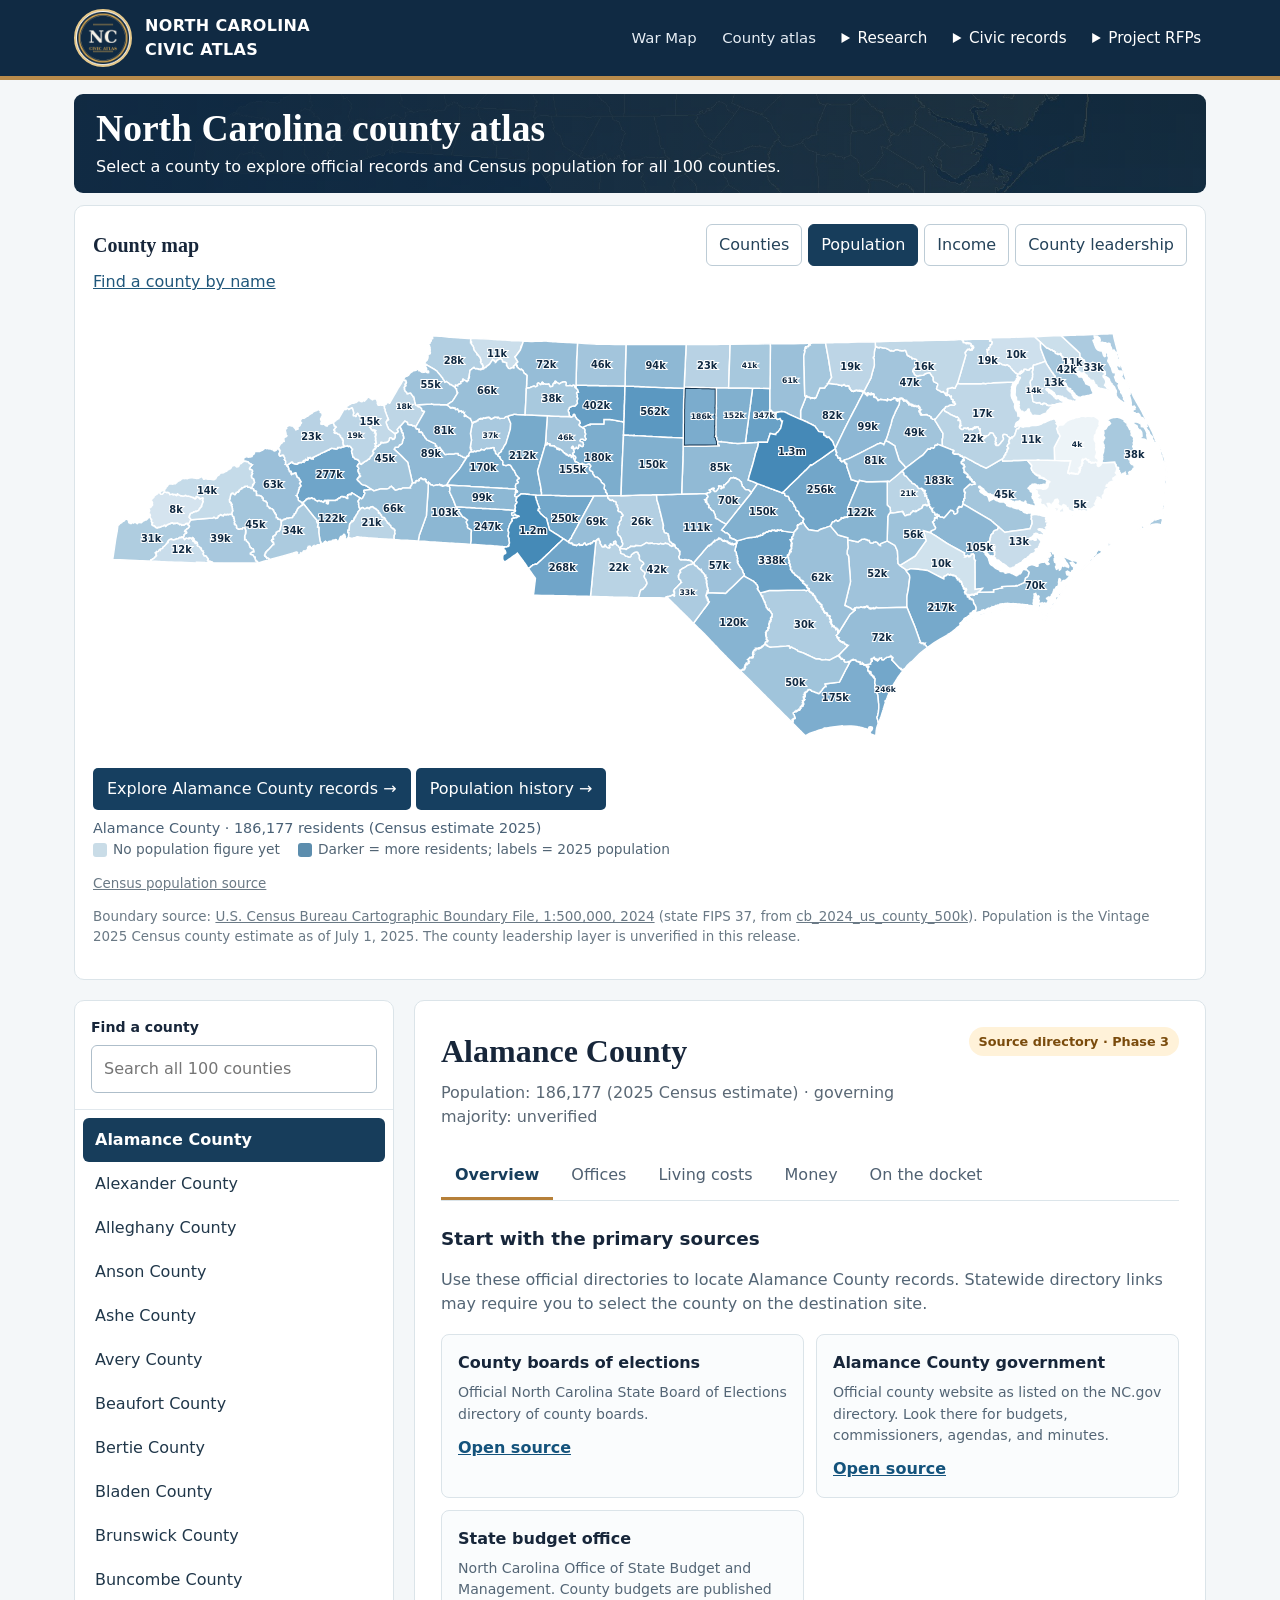
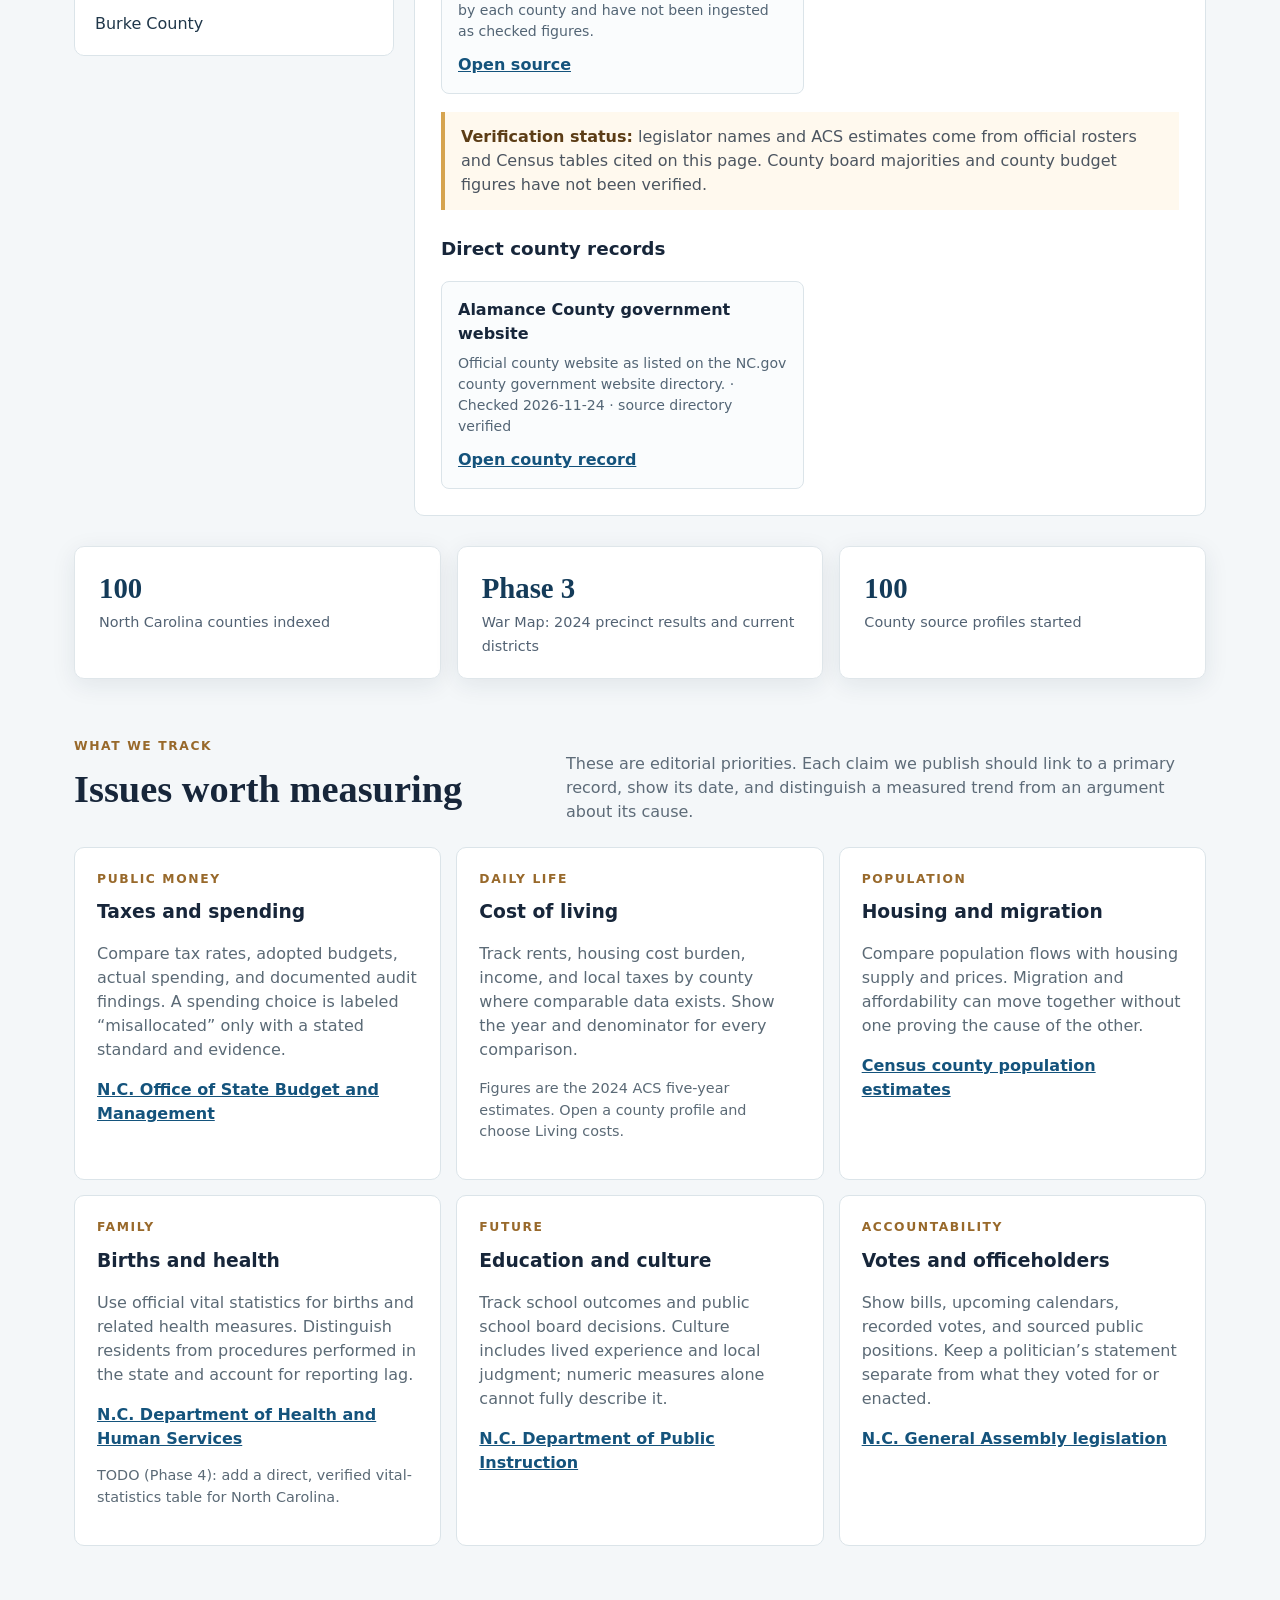
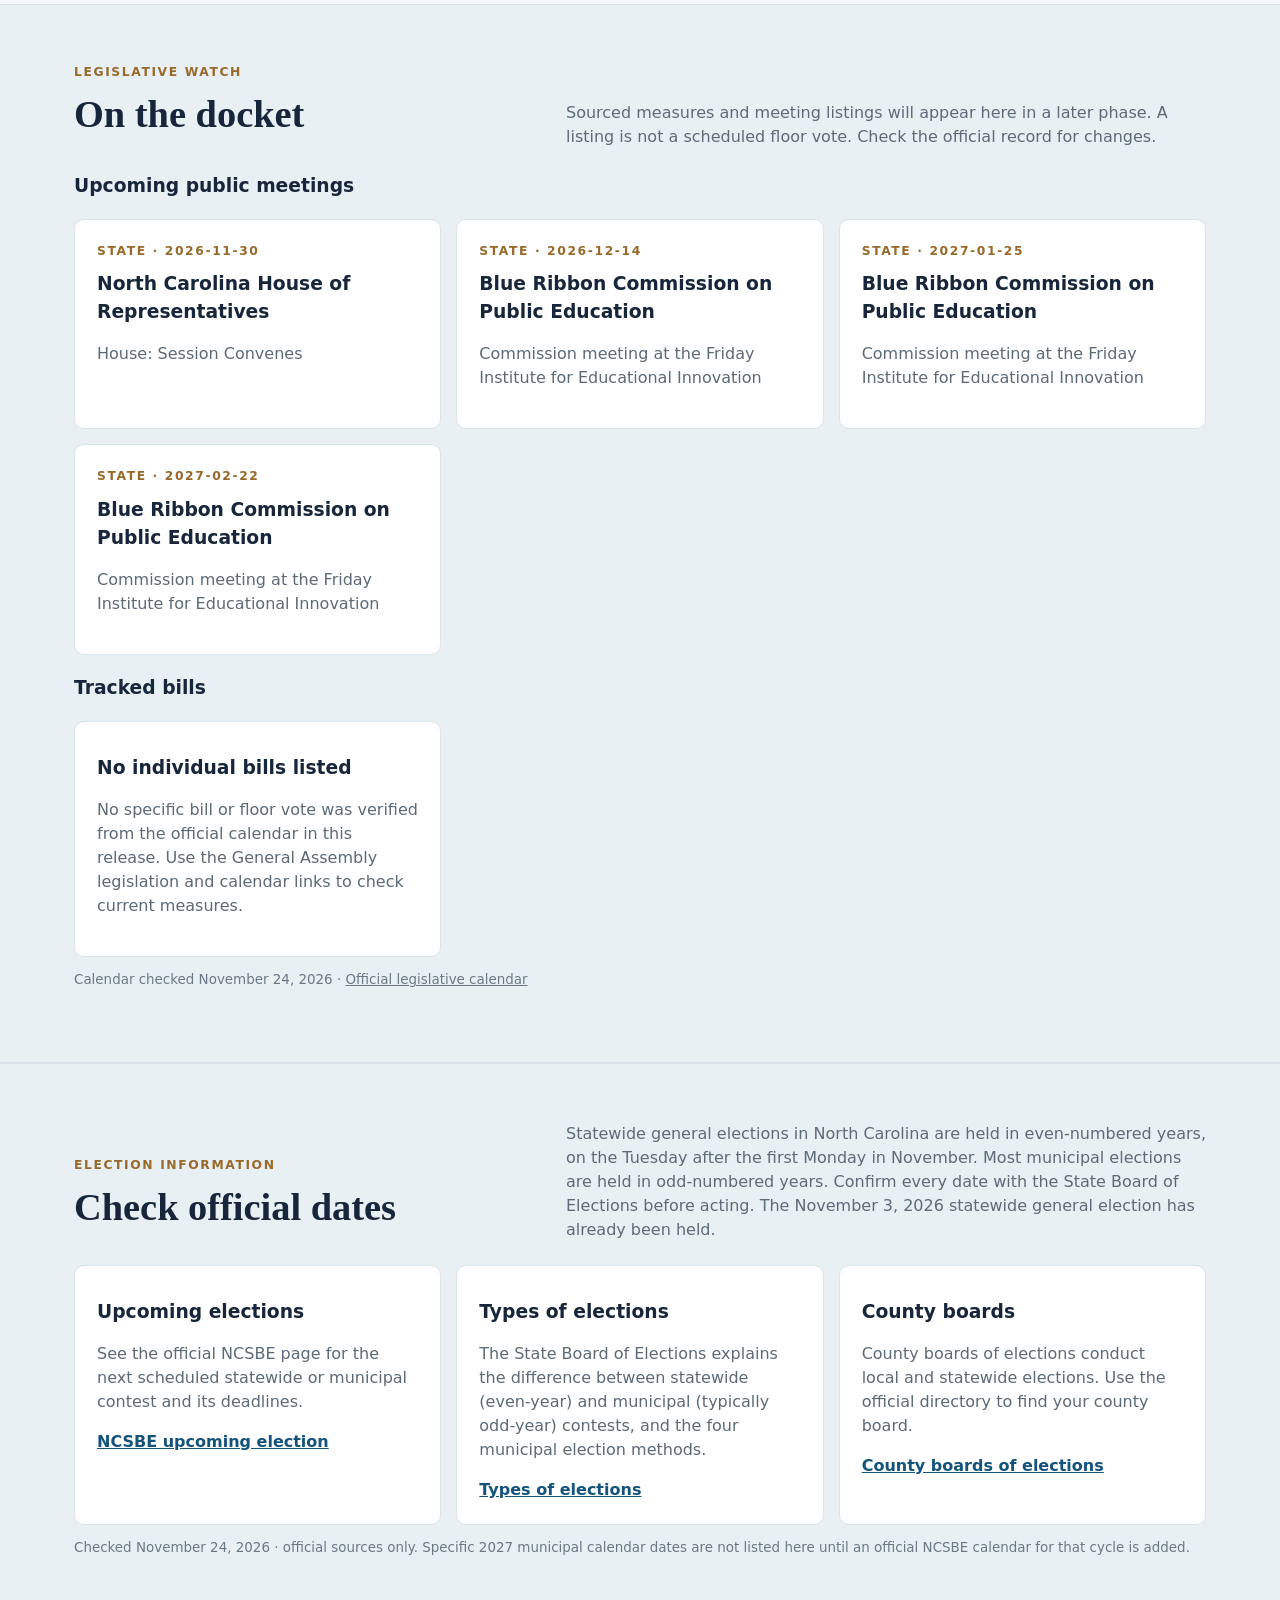
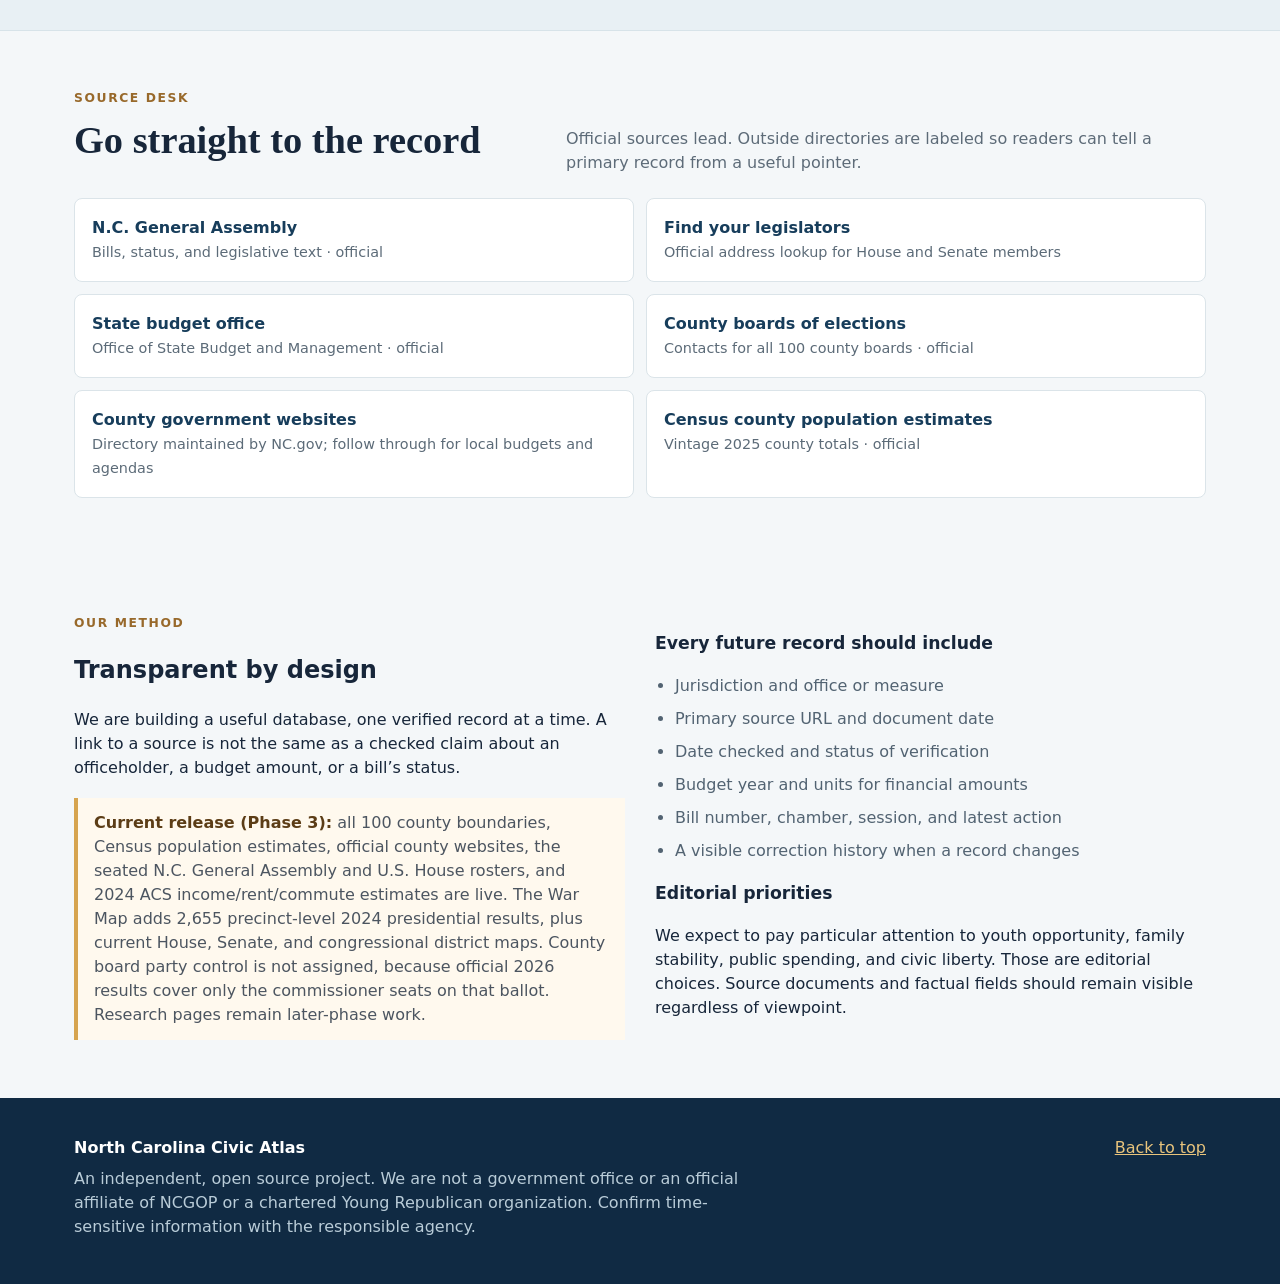
==== commit 7560c2ee: "Add Phase 3 North Carolina War Map with 2024 precinct results and districts. Precinct polygons and p" ====
--- a/index.html
+++ b/index.html
@@ -94,7 +94,7 @@
                 <h3 id="county-title" tabindex="-1">Alamance County</h3>
                 <p id="county-subtitle">North Carolina county profile</p>
               </div>
-              <span class="pill">Source directory · Phase 2</span>
+              <span class="pill">Source directory · Phase 3</span>
             </div>
             <div class="tabs" role="tablist" aria-label="County information">
               <button type="button" role="tab" aria-selected="true" data-tab="overview">Overview</button>
@@ -111,7 +111,7 @@
 
     <div class="wrap stats" aria-label="Project status">
       <div class="stat"><strong>100</strong><span>North Carolina counties indexed</span></div>
-      <div class="stat"><strong>Phase 2</strong><span>Legislators, ACS estimates, and official calendars added</span></div>
+      <div class="stat"><strong>Phase 3</strong><span>War Map: 2024 precinct results and current districts</span></div>
       <div class="stat"><strong id="source-county-count">100</strong><span>County source profiles started</span></div>
     </div>
 
@@ -239,7 +239,7 @@
           <div class="kicker">Our method</div>
           <h2>Transparent by design</h2>
           <p>We are building a useful database, one verified record at a time. A link to a source is not the same as a checked claim about an officeholder, a budget amount, or a bill’s status.</p>
-          <div class="note"><strong>Current release (Phase 2):</strong> all 100 county boundaries, Census population estimates, official county websites, the seated N.C. General Assembly and U.S. House rosters, and 2024 ACS income/rent/commute estimates are live. County board party control is not assigned, because official 2026 results cover only the commissioner seats on that ballot. The War Map and research pages remain later-phase work.</div>
+          <div class="note"><strong>Current release (Phase 3):</strong> all 100 county boundaries, Census population estimates, official county websites, the seated N.C. General Assembly and U.S. House rosters, and 2024 ACS income/rent/commute estimates are live. The War Map adds 2,655 precinct-level 2024 presidential results, plus current House, Senate, and congressional district maps. County board party control is not assigned, because official 2026 results cover only the commissioner seats on that ballot. Research pages remain later-phase work.</div>
         </div>
         <div>
           <h3>Every future record should include</h3>
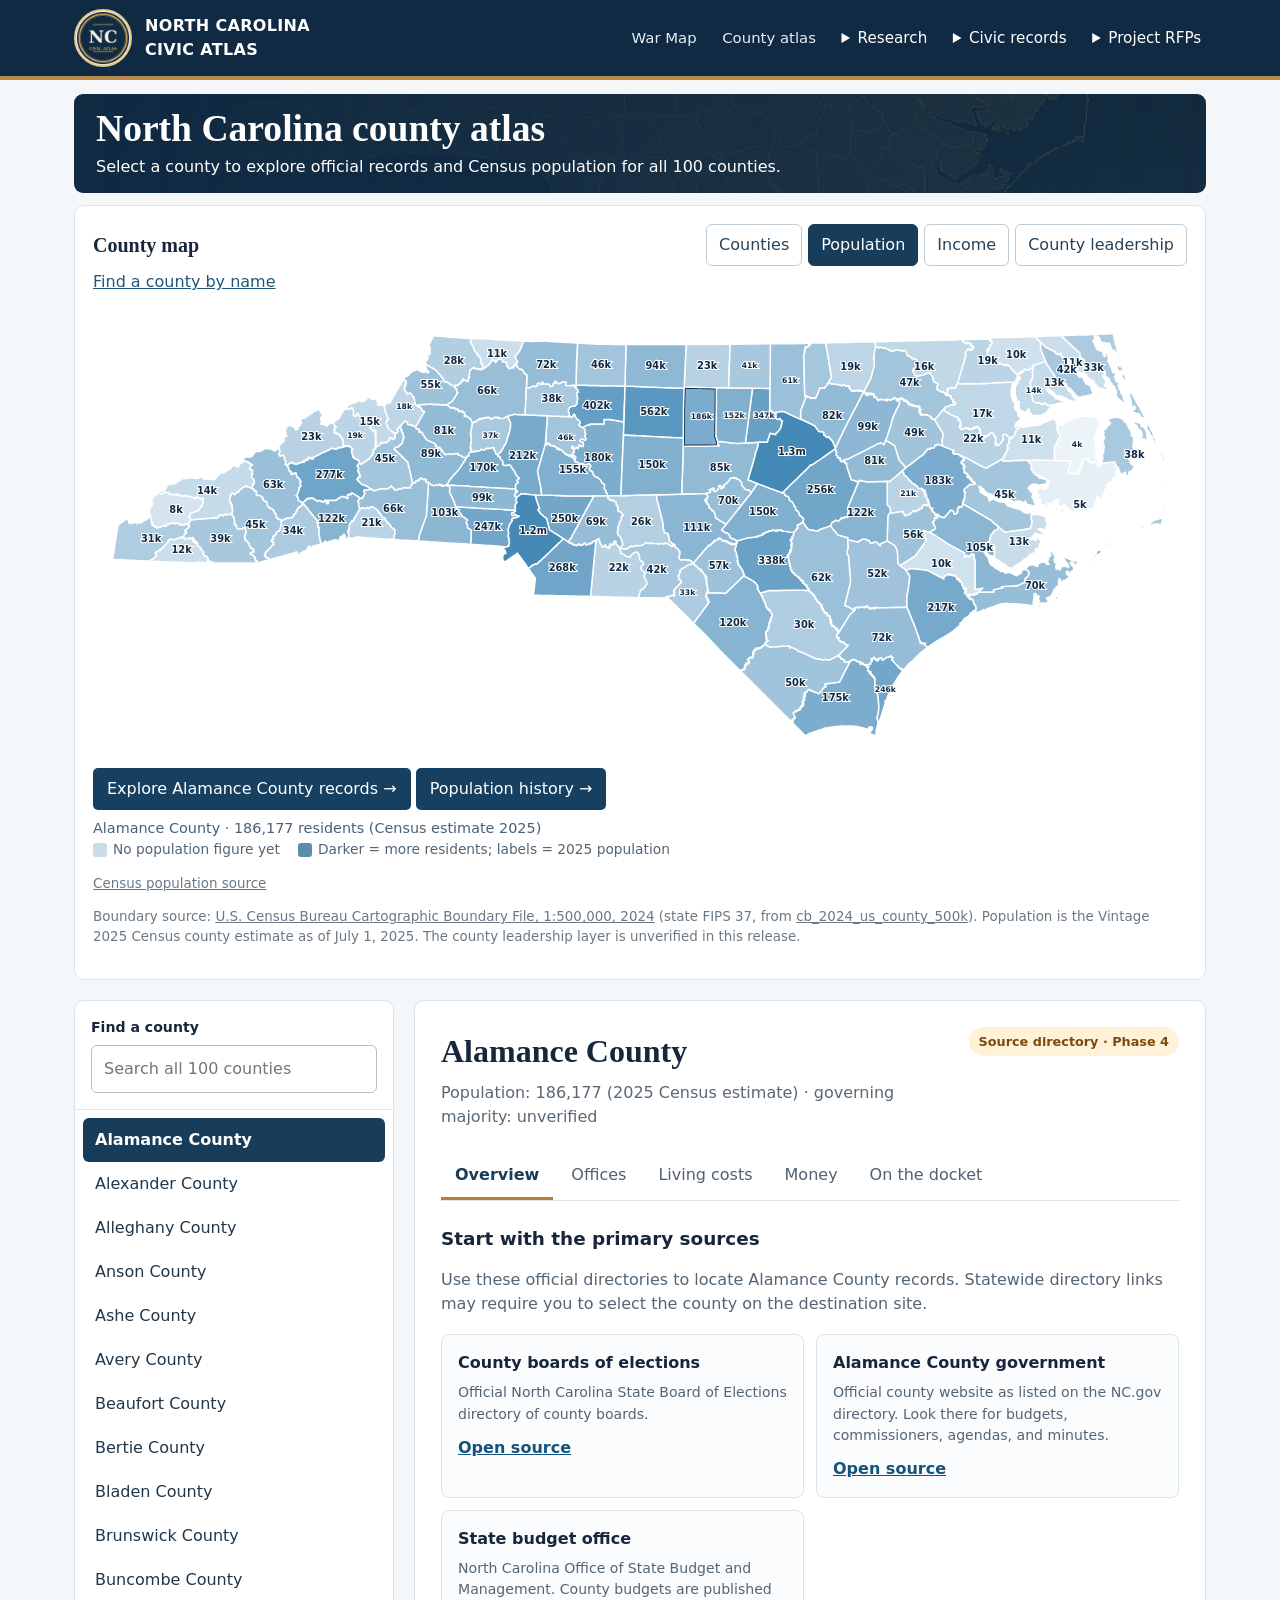
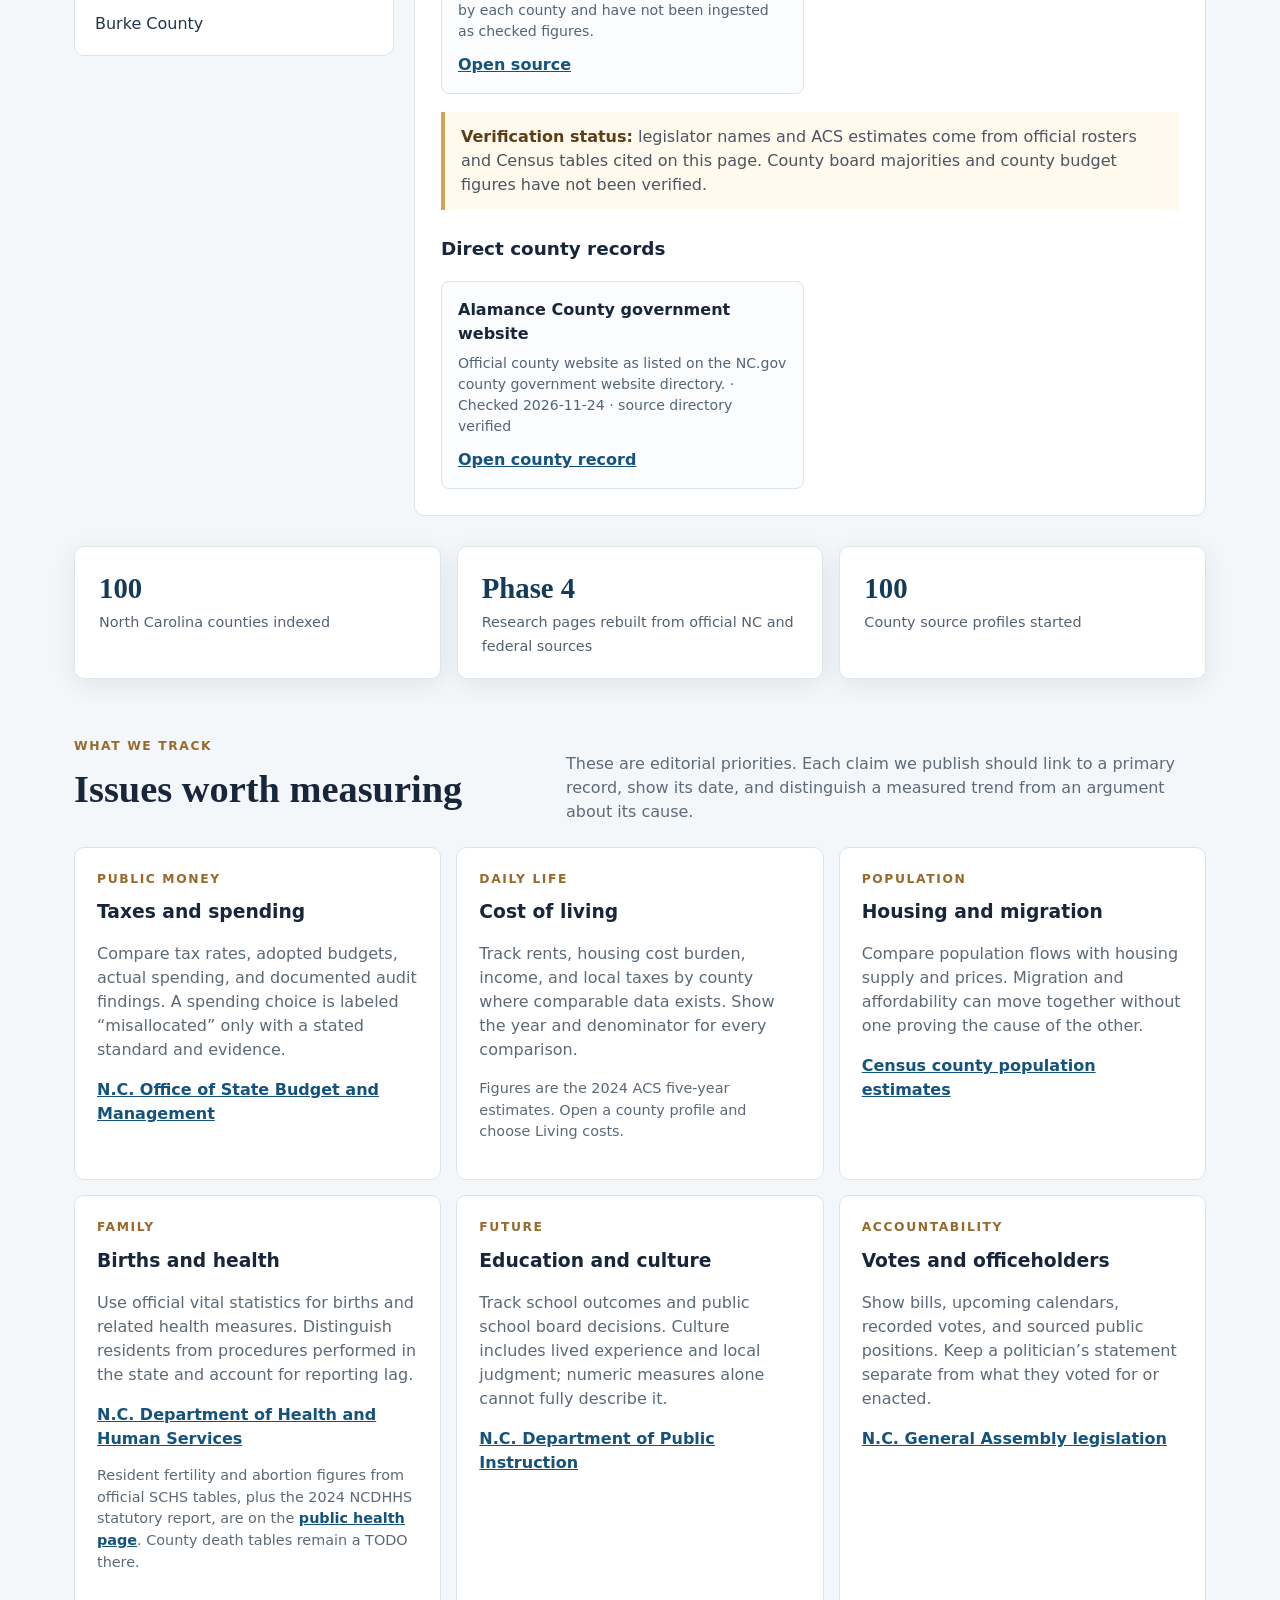
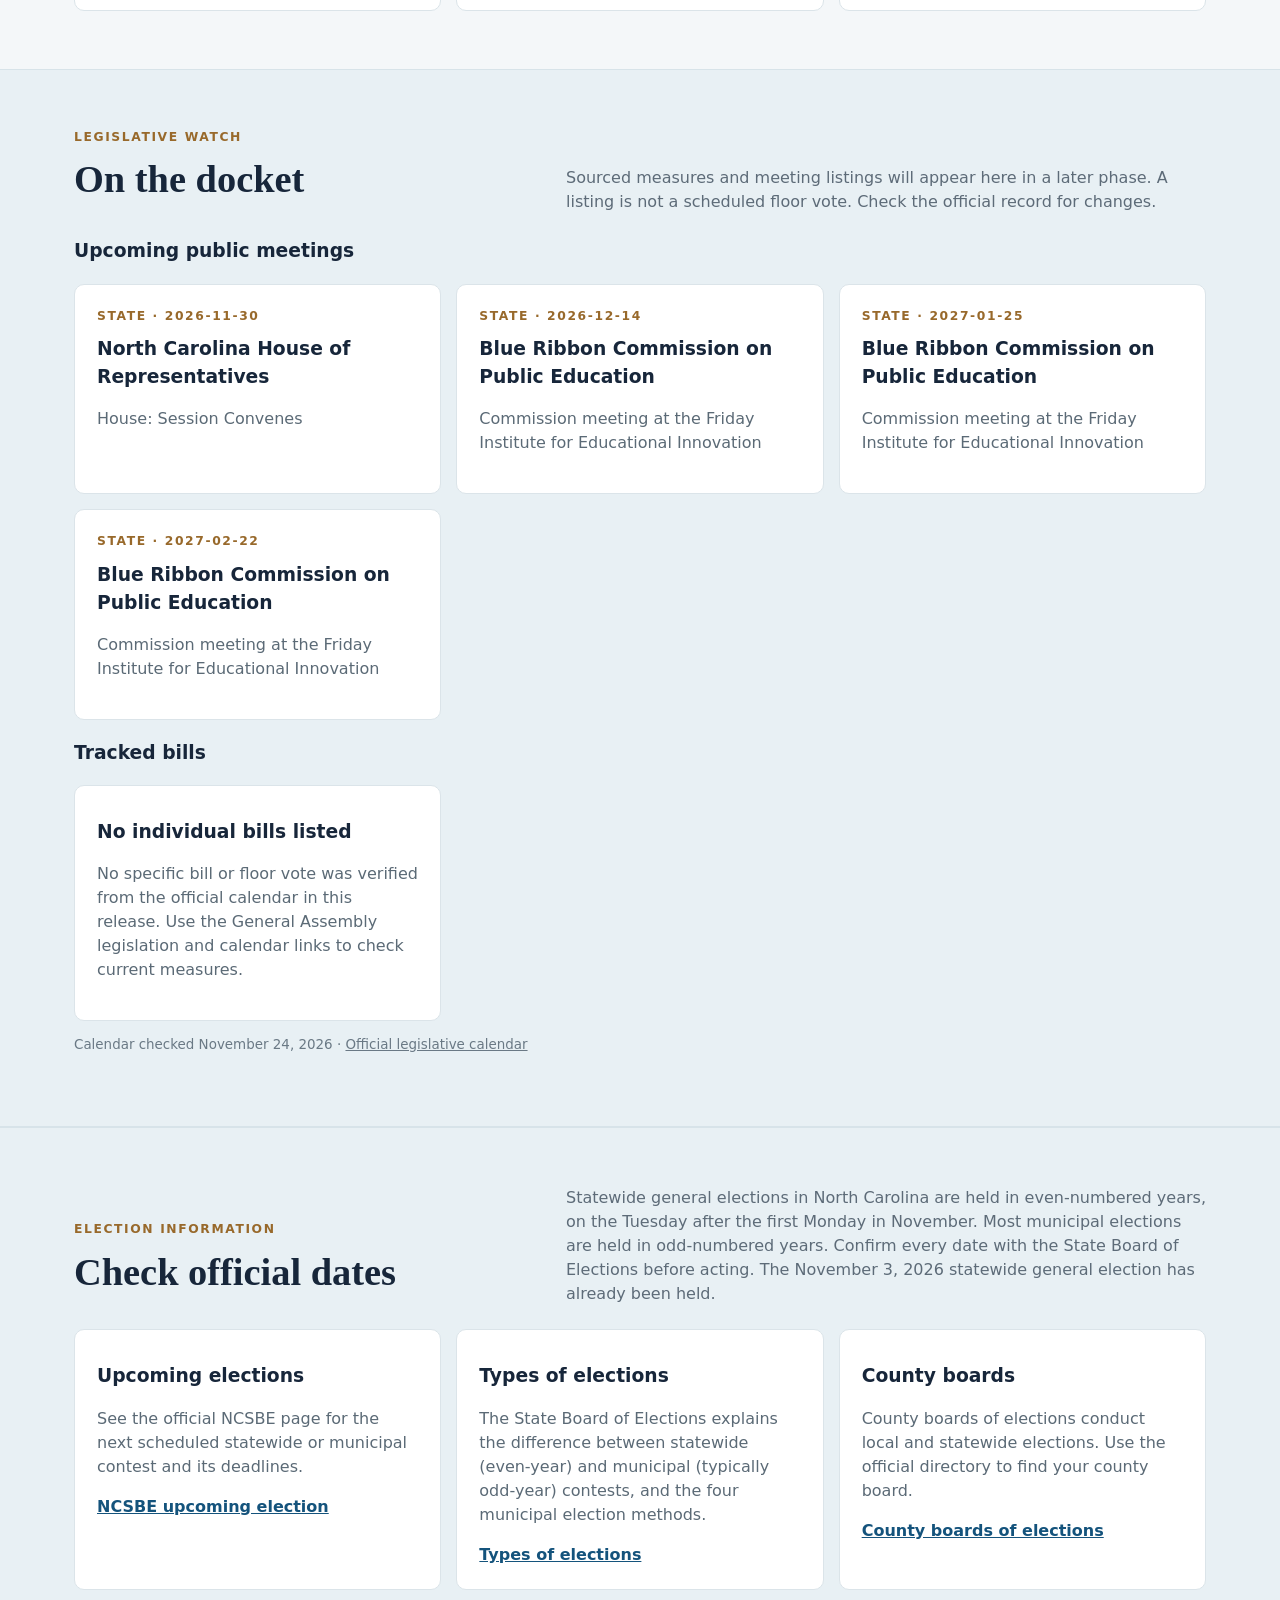
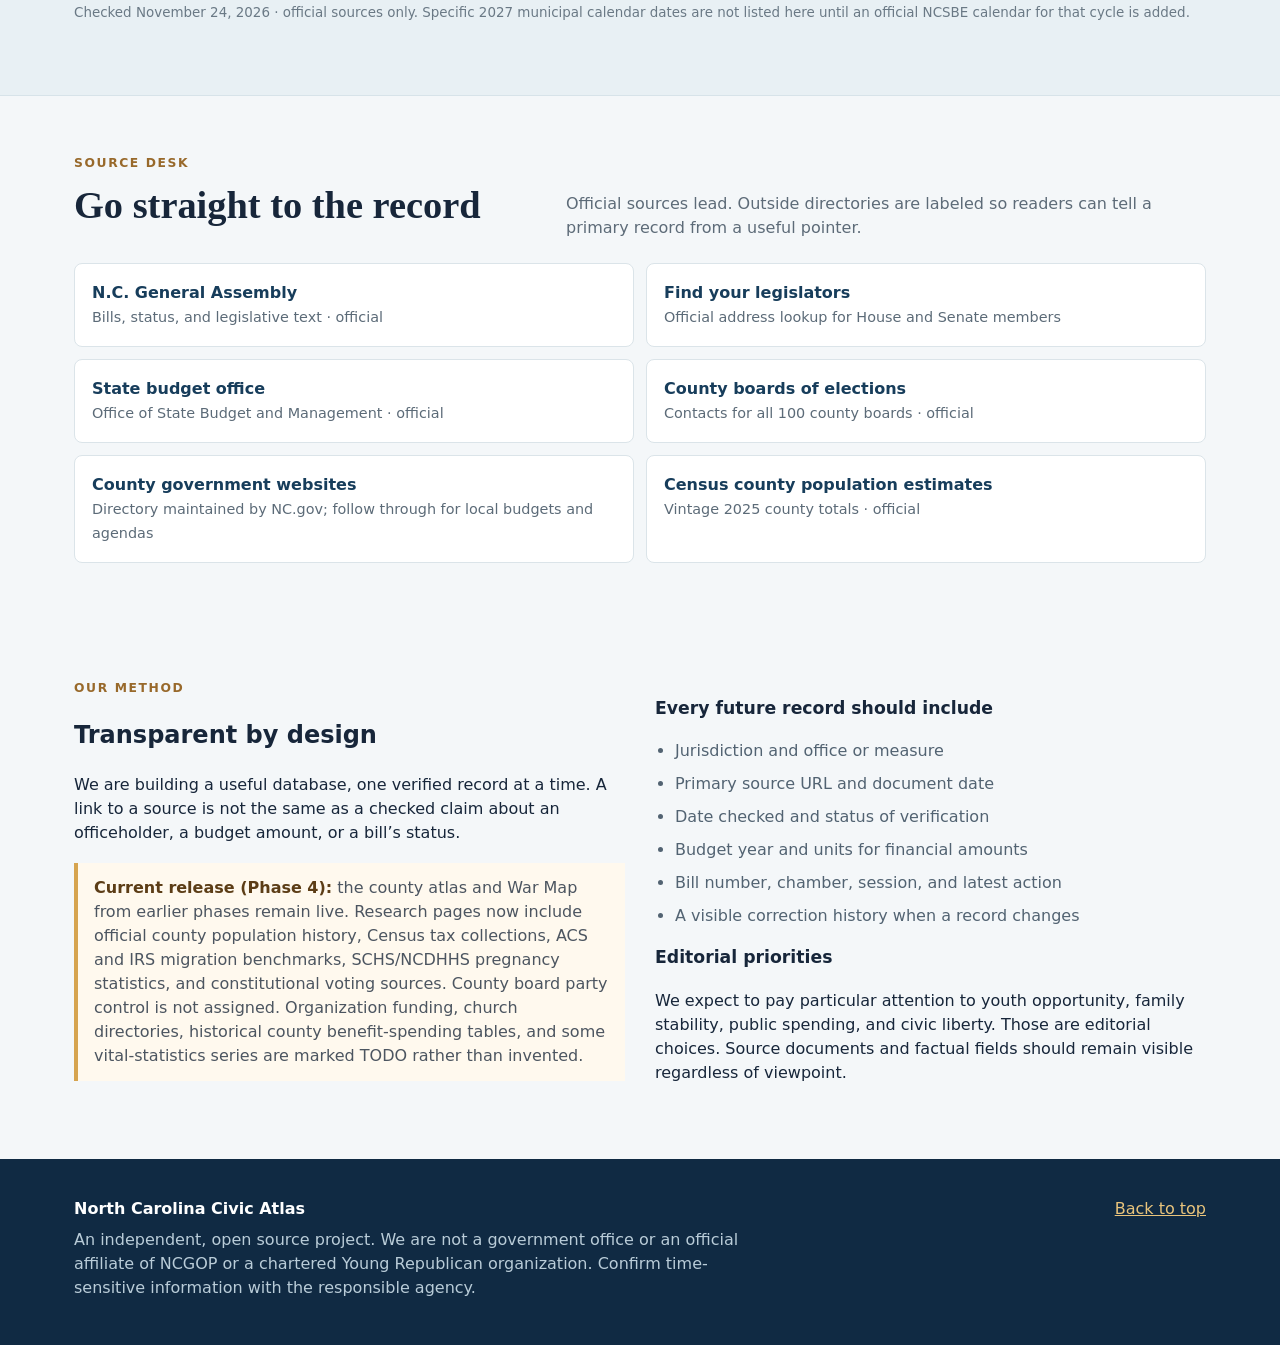
==== commit 0cc9ee5c: "Add Phase 4 research pages rebuilt from official North Carolina sources. County population history, " ====
--- a/index.html
+++ b/index.html
@@ -24,14 +24,15 @@
         <details>
           <summary>Research</summary>
           <div>
-            <a href="ppc-funding.html">Partnerships funding</a>
-            <a href="#issues">Issue priorities</a>
             <a href="public-health.html">Public health</a>
             <a href="demographics.html">County demographics</a>
             <a href="trends.html">State trends</a>
             <a href="history.html">Historical spending</a>
-            <a href="governors.html">Spending by governor</a>
+            <a href="governors.html">Taxes by governor</a>
+            <a href="migration-tax.html">Migration and taxes</a>
+            <a href="suffrage.html">Voting eligibility</a>
             <a href="american-history.html">American history</a>
+            <a href="ppc-funding.html">Organization funding</a>
           </div>
         </details>
         <details>
@@ -94,7 +95,7 @@
                 <h3 id="county-title" tabindex="-1">Alamance County</h3>
                 <p id="county-subtitle">North Carolina county profile</p>
               </div>
-              <span class="pill">Source directory · Phase 3</span>
+              <span class="pill">Source directory · Phase 4</span>
             </div>
             <div class="tabs" role="tablist" aria-label="County information">
               <button type="button" role="tab" aria-selected="true" data-tab="overview">Overview</button>
@@ -111,7 +112,7 @@
 
     <div class="wrap stats" aria-label="Project status">
       <div class="stat"><strong>100</strong><span>North Carolina counties indexed</span></div>
-      <div class="stat"><strong>Phase 3</strong><span>War Map: 2024 precinct results and current districts</span></div>
+      <div class="stat"><strong>Phase 4</strong><span>Research pages rebuilt from official NC and federal sources</span></div>
       <div class="stat"><strong id="source-county-count">100</strong><span>County source profiles started</span></div>
     </div>
 
@@ -148,7 +149,7 @@
             <h3>Births and health</h3>
             <p>Use official vital statistics for births and related health measures. Distinguish residents from procedures performed in the state and account for reporting lag.</p>
             <a href="https://www.ncdhhs.gov/" target="_blank" rel="noopener noreferrer">N.C. Department of Health and Human Services</a>
-            <p class="phase-note">TODO (Phase 4): add a direct, verified vital-statistics table for North Carolina.</p>
+            <p class="phase-note">Resident fertility and abortion figures from official SCHS tables, plus the 2024 NCDHHS statutory report, are on the <a href="public-health.html">public health page</a>. County death tables remain a TODO there.</p>
           </div>
           <div class="card">
             <div class="kicker">Future</div>
@@ -239,7 +240,7 @@
           <div class="kicker">Our method</div>
           <h2>Transparent by design</h2>
           <p>We are building a useful database, one verified record at a time. A link to a source is not the same as a checked claim about an officeholder, a budget amount, or a bill’s status.</p>
-          <div class="note"><strong>Current release (Phase 3):</strong> all 100 county boundaries, Census population estimates, official county websites, the seated N.C. General Assembly and U.S. House rosters, and 2024 ACS income/rent/commute estimates are live. The War Map adds 2,655 precinct-level 2024 presidential results, plus current House, Senate, and congressional district maps. County board party control is not assigned, because official 2026 results cover only the commissioner seats on that ballot. Research pages remain later-phase work.</div>
+          <div class="note"><strong>Current release (Phase 4):</strong> the county atlas and War Map from earlier phases remain live. Research pages now include official county population history, Census tax collections, ACS and IRS migration benchmarks, SCHS/NCDHHS pregnancy statistics, and constitutional voting sources. County board party control is not assigned. Organization funding, church directories, historical county benefit-spending tables, and some vital-statistics series are marked TODO rather than invented.</div>
         </div>
         <div>
           <h3>Every future record should include</h3>
